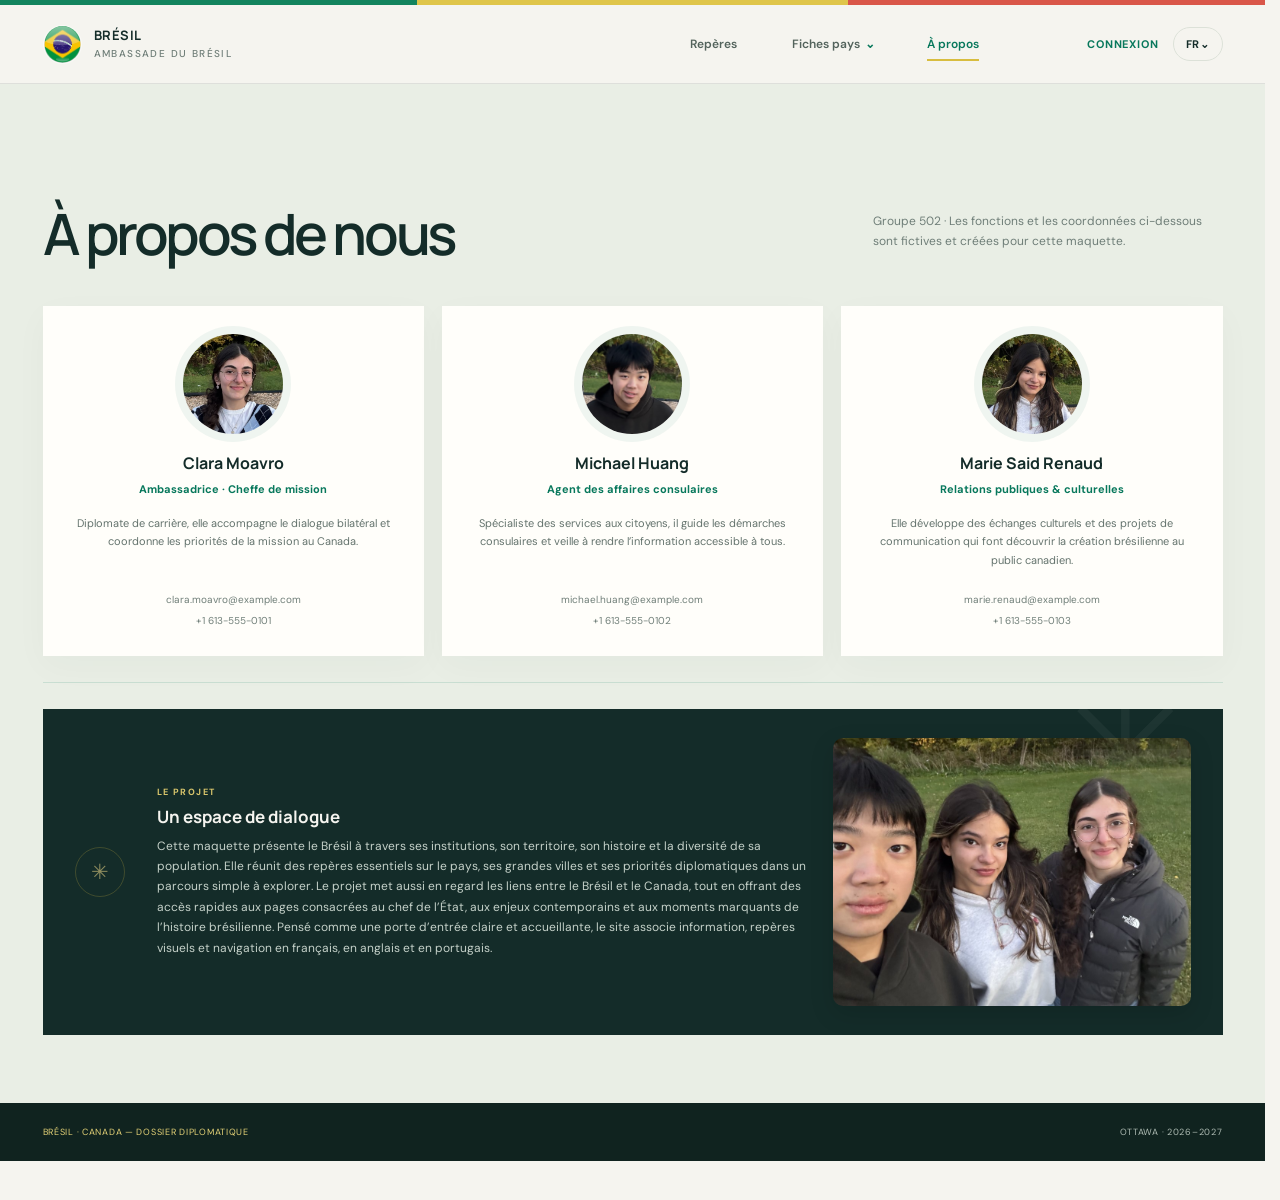
==== a_propos.html @ 25ec2e79 "update about me" ====
<!doctype html>
<html lang="fr">
<head>
  <meta charset="utf-8">
  <meta name="viewport" content="width=device-width, initial-scale=1">
  <meta name="theme-color" content="#f5f4ef">
  <title>À propos · Brésil & Canada</title>
<style>
    @import url('https://fonts.googleapis.com/css2?family=DM+Sans:wght@400;500;600;700&family=Manrope:wght@400;500;600;700;800&display=swap');
    :root{--ink:#142c29;--muted:#6f7e78;--paper:#f5f4ef;--white:#fffefa;--green:#08785c;--lime:#c9df75;--red:#cf5146;--line:#dce1d8;--gold:#e8b64d;--shadow:0 24px 70px #183b3012}
    *{box-sizing:border-box}html{scroll-behavior:smooth;scroll-padding-top:90px}body{margin:0;background:var(--paper);color:var(--ink);font-family:'DM Sans',sans-serif}a{color:inherit}button{font:inherit}.serif{font-family:'Manrope',sans-serif;letter-spacing:-.055em} .wrap{width:min(1180px,calc(100% - 48px));margin:auto}
    .topline{height:5px;background:linear-gradient(90deg,#13845e 0 33%,#dfc54a 33% 67%,#d95649 67%)}
    .auth-actions{display:flex;align-items:center;gap:10px}.login-link{border:0;background:none;color:var(--green);font-size:11px;font-weight:700;letter-spacing:.08em;text-transform:uppercase;cursor:pointer;padding:10px 4px}.profile-button{display:none;width:38px;height:38px;border:1px solid var(--line);background:var(--white);color:var(--green);border-radius:50%;cursor:pointer;font:700 13px 'Manrope';box-shadow:0 4px 14px #183b3010}.profile-button.visible{display:grid;place-items:center}
    .overlay{position:fixed;inset:0;z-index:60;background:#10231f99;backdrop-filter:blur(7px);display:none;align-items:center;justify-content:center;padding:20px}.overlay.open{display:flex}.dialog{width:min(460px,100%);background:var(--paper);padding:34px;position:relative;box-shadow:0 28px 100px #07151055;animation:appear .24s ease both}.dialog .kicker{margin-bottom:12px}.dialog h2{font-size:34px;margin:0 0 10px}.dialog-copy{color:var(--muted);font-size:12px;line-height:1.7;margin:0 0 24px}.close-dialog{position:absolute;right:18px;top:18px;border:1px solid var(--line);background:transparent;color:var(--ink);width:34px;height:34px;border-radius:50%;cursor:pointer;font-size:17px}.field{display:block;margin:17px 0}.field span{display:block;font-size:10px;font-weight:700;text-transform:uppercase;letter-spacing:.12em;margin-bottom:8px}.field input{width:100%;padding:13px 14px;border:1px solid var(--line);background:var(--white);font:13px 'DM Sans';color:var(--ink);outline:none}.field input:focus{border-color:var(--green);box-shadow:0 0 0 3px #08785c18}.dialog-submit{width:100%;margin-top:8px;border:0;background:var(--green);color:white;padding:14px;text-transform:uppercase;letter-spacing:.1em;font-size:10px;font-weight:700;cursor:pointer}.portal-dialog{width:min(880px,100%);max-height:min(88vh,850px);overflow:auto;padding:44px}.portal-top{display:flex;justify-content:space-between;align-items:center;margin-bottom:28px;padding-right:44px}.portal-top h2{margin:8px 0 0}.service-grid{display:grid;grid-template-columns:repeat(3,1fr);gap:13px}.service-card{border:1px solid var(--line);background:var(--white);padding:21px;min-height:165px;display:flex;flex-direction:column;align-items:flex-start;text-align:left;cursor:pointer;transition:border-color .2s,transform .2s}.service-card:hover{border-color:var(--green);transform:translateY(-3px)}.service-icon{width:36px;height:36px;border-radius:50%;background:#e9eee5;color:var(--green);display:grid;place-items:center;font-size:16px;margin-bottom:15px}.service-card strong{font:700 13px 'Manrope';margin-bottom:7px}.service-card span:last-child{color:var(--muted);font-size:10px;line-height:1.55}.portal-foot{border-top:1px solid var(--line);margin-top:24px;padding-top:17px;display:flex;justify-content:space-between;align-items:center;color:var(--muted);font-size:10px}.portal-foot button{border:0;background:none;color:var(--green);font-weight:700;cursor:pointer}.toast{position:fixed;bottom:24px;left:50%;transform:translate(-50%,20px);opacity:0;pointer-events:none;z-index:80;background:var(--ink);color:white;padding:13px 18px;font-size:11px;transition:.25s}.toast.show{opacity:1;transform:translate(-50%,0)}@keyframes appear{from{opacity:0;transform:translateY(8px) scale(.99)}to{opacity:1;transform:none}}
    header{position:sticky;top:0;z-index:20;background:#f5f4efeF;backdrop-filter:blur(16px);border-bottom:1px solid #dce1d888}.nav{height:78px;display:flex;align-items:center;justify-content:space-between;gap:24px}.brand{display:flex;gap:12px;align-items:center;text-decoration:none}.brandmark{width:39px;height:39px;border-radius:50%;position:relative;display:block;object-fit:cover;border:1px solid #ffffff80}.brandmark:after{content:'';position:absolute;inset:7px;border:1px solid #ffffff80;border-radius:50%}.brandtext{font:700 13px/1.2 'Manrope',sans-serif;letter-spacing:.04em;text-transform:uppercase}.brandtext small{display:block;color:var(--muted);font:500 10px 'DM Sans';letter-spacing:.14em;margin-top:4px}.links{display:flex;gap:26px;align-items:center}.links a{text-decoration:none;font-size:12px;color:#53635c;font-weight:600;transition:color .2s}.links a:hover{color:var(--green)}.lang{border:1px solid var(--line);background:transparent;padding:9px 12px;border-radius:99px;color:var(--ink);font-size:11px;font-weight:700;letter-spacing:.05em}.lang:focus-visible,a:focus-visible,button:focus-visible{outline:3px solid #d7a932;outline-offset:3px}
    .hero{padding:56px 0 72px;min-height:580px;display:grid;grid-template-columns:1.06fr .94fr;align-items:center;gap:56px}.eyebrow{font-size:10px;text-transform:uppercase;letter-spacing:.2em;color:var(--green);font-weight:700;display:flex;align-items:center;gap:10px}.eyebrow:before{content:'';width:25px;height:2px;background:var(--green)}h1{font:600 clamp(50px,7vw,91px)/.98 'Manrope',sans-serif;letter-spacing:-.075em;margin:23px 0 21px;max-width:700px}h1 span{color:var(--green)}.intro{font-size:15px;line-height:1.8;color:#64736d;max-width:500px}.hero-actions{display:flex;gap:12px;margin-top:30px}.button{padding:13px 18px;text-decoration:none;border-radius:3px;font-size:11px;font-weight:700;letter-spacing:.06em;text-transform:uppercase}.button.primary{background:var(--green);color:white}.button.secondary{border:1px solid var(--line);background:#fff8}.hero-art{position:relative;min-height:415px;border-radius:4px;background:#e5ebdc;overflow:hidden;display:flex;align-items:center;justify-content:center}.hero-art:before{content:'';position:absolute;width:370px;height:370px;border-radius:50%;background:#d5dfbe;top:20px;left:50%;transform:translateX(-50%)}.hero-art:after{content:'';position:absolute;width:300px;height:300px;border-radius:50%;border:1px solid #97ae8e;top:55px;left:50%;transform:translateX(-50%)}.map{position:relative;z-index:1;width:min(90%,470px);filter:drop-shadow(0 15px 16px #35563724)}.seal{position:absolute;bottom:21px;left:22px;background:var(--white);padding:12px 15px;box-shadow:var(--shadow);font-size:9px;letter-spacing:.12em;text-transform:uppercase;color:#586c5c}.seal strong{display:block;font:700 16px 'Manrope';color:var(--ink);letter-spacing:-.03em;margin-top:3px}
    .stats{display:grid;grid-template-columns:repeat(4,1fr);background:var(--white);box-shadow:var(--shadow);padding:25px 12px;margin-top:-30px;position:relative;z-index:2}.stat{padding:5px 24px;border-right:1px solid var(--line)}.stat:last-child{border:0}.stat strong{display:block;font:700 25px 'Manrope';letter-spacing:-.05em;color:var(--green)}.stat span{display:block;font-size:10px;color:var(--muted);margin-top:5px}
    section{padding:108px 0}.section-head{display:flex;align-items:end;justify-content:space-between;gap:25px;margin-bottom:42px}.kicker{color:var(--green);font-weight:700;text-transform:uppercase;letter-spacing:.18em;font-size:10px}h2{font:600 clamp(34px,5vw,57px)/1.05 'Manrope';letter-spacing:-.06em;margin:12px 0 0}.section-note{max-width:350px;color:var(--muted);font-size:12px;line-height:1.7}.overview{background:#e9eee5}.fact-layout{display:grid;grid-template-columns:1.25fr .75fr;gap:22px}.panel{background:var(--white);padding:29px;box-shadow:0 10px 32px #183b3008}.panel h3{font:700 15px 'Manrope';margin:0 0 22px}.facts{display:grid;grid-template-columns:1fr 1fr;gap:0 26px}.fact{padding:14px 0;border-bottom:1px solid var(--line)}.fact label{display:block;color:var(--muted);font-size:9px;text-transform:uppercase;letter-spacing:.11em;margin-bottom:7px}.fact strong{font-size:13px;line-height:1.5}.compare{display:grid;gap:0}.compare-row{display:grid;grid-template-columns:1fr 1fr;border-bottom:1px solid var(--line);padding:12px 0;font-size:11px;line-height:1.5;gap:15px}.compare-row.header{font-size:9px;text-transform:uppercase;letter-spacing:.12em;color:var(--green);font-weight:700}.compare-row span:first-child{color:var(--muted)}.micro-label{color:var(--muted);font-size:9px;text-transform:uppercase;letter-spacing:.12em;margin:23px 0 12px}.population{display:flex;align-items:center;gap:14px}.population b{font:700 28px 'Manrope';letter-spacing:-.05em}.population span{font-size:10px;color:var(--muted)}.population .bar{height:5px;flex:1;background:#e4e9df;position:relative}.population .bar i{display:block;height:100%;background:var(--green);width:68%}.religion{display:flex;gap:22px;align-items:center}.donut{width:128px;height:128px;flex:none;border-radius:50%;background:conic-gradient(#08785c 0 56.75%,#bdd66c 56.75% 83.6%,#e9b64a 83.6% 92.88%,#cf5146 92.88% 100%);display:grid;place-items:center}.donut:after{content:'Brésil';width:77px;height:77px;border-radius:50%;background:var(--white);display:grid;place-items:center;font:700 12px 'Manrope'}.legend{display:grid;gap:9px;font-size:10px;color:#63716a}.legend i{display:inline-block;width:7px;height:7px;border-radius:50%;margin-right:8px}.legend b{color:var(--ink);margin-left:5px}
    .issues{background:var(--ink);color:#f8f6ee;overflow:hidden}.issues .kicker{color:var(--lime)}.issues .section-note{color:#aebbb3}.issues .section-head{margin-bottom:34px}.issue-stage{height:440px;position:relative;display:flex;align-items:center;justify-content:center;overflow:hidden;touch-action:pan-y;outline:none}.issue-line{position:absolute;left:40px;top:50%;height:310px;width:1px;background:#f8f6ee30;transform:translateY(-50%)}.issue-line:after{content:'';position:absolute;left:-2px;top:50%;width:5px;height:5px;border-radius:50%;background:var(--lime);box-shadow:0 -142px #f8f6ee42,0 142px #f8f6ee42}.issue-list{width:min(840px,calc(100% - 150px));height:100%;position:relative;display:grid;place-items:center}.issue-card{position:absolute;width:100%;padding:26px 0;opacity:.18;transform:translateY(var(--y)) scale(.82);filter:blur(1px);transition:transform .72s cubic-bezier(.2,.75,.2,1),opacity .55s ease,filter .55s ease;pointer-events:none}.issue-card.active{opacity:1;transform:translateY(0) scale(1);filter:none}.issue-card h3{font:600 clamp(24px,3.7vw,40px)/1.12 'Manrope';letter-spacing:-.05em;margin:13px 0}.issue-card p{font-size:13px;line-height:1.8;color:#bac6bd;max-width:680px;margin:0}.issue-num{font:700 10px 'DM Sans';letter-spacing:.17em;color:var(--lime)}.issue-controls{display:flex;align-items:center;justify-content:space-between;border-top:1px solid #ffffff24;padding-top:17px}.issue-hint{font-size:10px;letter-spacing:.08em;color:#aebbb3;text-transform:uppercase}.arrows{display:flex;gap:8px}.arrows button{width:38px;height:38px;border:1px solid #ffffff40;border-radius:50%;background:none;color:white;cursor:pointer;transition:.2s}.arrows button:hover{background:var(--lime);border-color:var(--lime);color:var(--ink)}.dots{display:flex;gap:8px;margin-right:auto;margin-left:24px}.dots button{border:0;background:#ffffff45;width:5px;height:5px;border-radius:10px;padding:0;cursor:pointer}.dots button.active{width:22px;background:var(--lime)}
    .leader{display:grid;grid-template-columns:.72fr 1.28fr;background:#e8eee6}.portrait{min-height:410px;background:var(--green);position:relative;overflow:hidden;display:grid;place-items:center}.portrait .orb{width:275px;height:275px;border:1px solid #ffffff5c;border-radius:50%;display:grid;place-items:center;color:var(--lime);font:700 88px 'Manrope';letter-spacing:-.1em;position:relative}.portrait .orb:before,.portrait .orb:after{content:'';position:absolute;border:1px solid #ffffff30;border-radius:50%;inset:18px}.portrait .orb:after{inset:-22px}.portrait-label{position:absolute;bottom:23px;left:26px;color:#d4e5d9;font-size:9px;text-transform:uppercase;letter-spacing:.18em}.leader-info{padding:53px 8vw 44px 56px}.leader-info h2{font-size:44px}.leader-info .role{color:var(--green);font-size:11px;font-weight:700;margin:12px 0 30px}.leader-grid{display:grid;grid-template-columns:1fr 1fr;gap:0 25px}.leader-grid .fact strong{font-size:12px}.leader-grid .fact.wide{grid-column:1/-1}
    .sources{background:var(--white)}.source-grid{display:grid;grid-template-columns:1fr 1fr;gap:0 36px}.source{padding:17px 0;border-bottom:1px solid var(--line);display:flex;gap:16px;text-decoration:none}.source em{font-style:normal;color:var(--green);font:700 10px 'Manrope'}.source span{font-size:11px;line-height:1.5}.source small{display:block;color:var(--muted);font-size:9px;margin-top:5px;overflow-wrap:anywhere}.team{margin-top:52px;border-top:1px solid var(--line);padding-top:25px;color:var(--muted);font-size:10px}.team strong{color:var(--ink)}.about{background:#e9eee5}.about-layout{display:grid;grid-template-columns:1.35fr .65fr;gap:22px}.team-cards{display:grid;grid-template-columns:repeat(3,1fr);gap:12px}.team-card{background:var(--white);padding:22px 18px;min-height:190px;box-shadow:0 10px 32px #183b3008}.team-initial{width:39px;height:39px;display:grid;place-items:center;border-radius:50%;background:var(--green);color:white;font:700 13px 'Manrope';margin-bottom:19px}.team-card h3{font:700 14px 'Manrope';margin:0 0 7px}.team-card .job{font-size:10px;color:var(--green);font-weight:700;line-height:1.45;margin-bottom:13px}.team-card a{display:block;text-decoration:none;font-size:9px;color:var(--muted);margin-top:6px;overflow-wrap:anywhere}.contact-card{background:var(--ink);color:#f5f4ef;padding:27px;position:relative;overflow:hidden}.contact-card:after{content:'✳';position:absolute;right:-12px;top:-34px;color:#ffffff0b;font-size:145px}.contact-card h3{position:relative;z-index:1;font:700 15px 'Manrope';margin:0 0 6px}.contact-card p{position:relative;z-index:1;color:#aebbb3;font-size:10px;line-height:1.55;margin:0 0 20px}.contact-line{position:relative;z-index:1;padding:13px 0;border-top:1px solid #ffffff25}.contact-line small{display:block;color:#aebbb3;font-size:8px;text-transform:uppercase;letter-spacing:.13em;margin-bottom:5px}.contact-line strong,.contact-line a{font-size:11px;color:#fff;text-decoration:none;overflow-wrap:anywhere}.fiction-note{font-size:9px!important;color:var(--lime)!important;margin-top:19px!important}footer{padding:23px 0;background:#10231f;color:#aebbb3;font-size:9px;letter-spacing:.08em}.footer-inner{display:flex;justify-content:space-between}
    @media(max-width:850px){.links{gap:13px}.links a{font-size:10px}.hero{gap:25px}.hero-art{min-height:345px}.fact-layout{grid-template-columns:1fr}.leader{grid-template-columns:.65fr 1.35fr}.leader-info{padding:40px 30px}.stat{padding:5px 14px}.about-layout{grid-template-columns:1fr}}
    @media(max-width:650px){.wrap{width:min(100% - 34px,1180px)}.nav{height:66px;gap:8px}.brandtext{font-size:10px}.brandtext small{font-size:8px;letter-spacing:.09em}.brandmark{width:35px;height:35px}.links{display:none}.auth-actions{gap:6px}.login-link{font-size:9px;letter-spacing:.04em;padding:8px 2px}.profile-button{width:33px;height:33px}.lang{padding:8px 9px;font-size:10px}.hero{padding:50px 0 50px;grid-template-columns:1fr;gap:28px}.hero h1{font-size:60px}.hero-art{min-height:300px}.stats{grid-template-columns:1fr 1fr;padding:16px 8px;margin-top:-16px}.stat{padding:12px 14px;border-bottom:1px solid var(--line)}.stat:nth-child(2){border-right:0}.stat:nth-child(3),.stat:nth-child(4){border-bottom:0}.stat strong{font-size:21px}section{padding:76px 0}.section-head{display:block;margin-bottom:30px}.section-note{margin-top:15px}.facts{grid-template-columns:1fr 1fr;gap:0 14px}.panel{padding:21px}.religion{gap:15px}.donut{width:105px;height:105px}.donut:after{width:64px;height:64px}.issue-stage{height:405px}.issue-line{left:5px}.issue-list{width:calc(100% - 55px);margin-left:30px}.issue-card{transform:translateY(var(--y)) scale(.8)}.issue-card h3{font-size:27px}.issue-card p{font-size:12px}.issue-hint{font-size:8px}.leader{grid-template-columns:1fr}.portrait{min-height:275px}.portrait .orb{width:175px;height:175px;font-size:57px}.leader-info{padding:34px 23px}.leader-info h2{font-size:36px}.leader-grid{gap:0 12px}.source-grid{grid-template-columns:1fr}.footer-inner{gap:12px;flex-direction:column}.portal-dialog{padding:32px 22px}.service-grid{grid-template-columns:1fr 1fr;gap:9px}.service-card{padding:15px;min-height:150px}.service-card strong{font-size:11px}.portal-top h2{font-size:28px}.dialog{padding:29px 23px}.portal-dialog{padding:34px 22px}.portal-foot{gap:12px}.portal-foot span{overflow-wrap:anywhere}.team-cards{grid-template-columns:1fr}.team-card{min-height:0}.contact-card{padding:24px}}
    @media(prefers-reduced-motion:reduce){html{scroll-behavior:auto}*,*:before,*:after{transition-duration:.01ms!important;animation-duration:.01ms!important}}

    .about{padding-bottom:68px}.about-layout{display:flex;flex-direction:column;gap:26px}.team-cards{grid-template-columns:repeat(3,minmax(0,1fr));gap:18px;padding-bottom:26px;border-bottom:1px solid #08785c24}.team-card{min-height:350px;padding:28px 25px;display:flex;flex-direction:column;text-align:center}.team-initial{width:100px;height:100px;font-size:26px;margin:0 auto 18px;box-shadow:0 0 0 8px #08785c10}.team-avatar{display:block;width:100px;height:100px;flex:0 0 auto;object-fit:cover;border-radius:50%;margin:0 auto 18px;box-shadow:0 0 0 8px #08785c10}.team-card h3{font-size:16px;margin:0 0 8px}.team-card .job{font-size:11px;margin-bottom:16px}.team-bio{font-size:11px;line-height:1.7;color:#64736d;margin:0 0 18px}.team-card a{font-size:10px;line-height:1.5;margin-top:6px}.team-card a:first-of-type{margin-top:auto}.project-card{width:100%;min-height:150px;display:grid;grid-template-columns:58px minmax(0,1fr) minmax(240px,32%);align-items:center;gap:24px;padding:29px 32px}.project-symbol{width:50px;height:50px;border:1px solid #e8c54755;border-radius:50%;display:grid;place-items:center;color:#d8c77e;font-size:21px;opacity:.62;animation:project-orbit 42s linear infinite}.project-kicker{color:#d9c66c;font-size:9px;font-weight:700;text-transform:uppercase;letter-spacing:.16em;margin-bottom:7px}.project-card h3{position:relative;z-index:1;font:700 17px 'Manrope';margin:0 0 8px}.project-card p{position:relative;z-index:1;max-width:900px;color:#c5d1c9;font-size:12px;line-height:1.7;margin:0}.project-card>div{min-width:0}.project-team-photo{display:block;width:100%;aspect-ratio:4/3;object-fit:cover;object-position:left center;margin:0;border-radius:10px;box-shadow:0 8px 24px #0002}.project-card:after{font-size:175px;right:2%;top:-66px}@keyframes project-orbit{to{transform:rotate(360deg)}}
    @media(max-width:850px){.team-card{padding:23px 19px;min-height:370px}.team-cards{gap:12px}.project-card{grid-template-columns:48px minmax(0,1fr) minmax(210px,32%);gap:18px;padding:25px}}
    @media(max-width:650px){.about{padding-bottom:54px}.team-cards{grid-template-columns:1fr}.team-card{min-height:0;padding:24px}.team-initial{width:100px;height:100px;margin:0 auto 18px}.project-card{grid-template-columns:44px minmax(0,1fr);gap:14px;padding:22px 20px}.project-team-photo{grid-column:1/-1;width:min(100%,420px);justify-self:end}.project-symbol{width:44px;height:44px;font-size:19px}.project-card h3{font-size:15px}.project-card p{font-size:11px}}
  </style>
  <link rel="stylesheet" href="css/site-shell.css?v=scroll-rhythm-1">
</head>
<body>
  <div class="topline"></div>
  <script src="js/site-shell.js?v=scroll-rhythm-1" data-part="header"></script>
  <div class="overlay" id="loginOverlay" role="presentation"><section class="dialog" role="dialog" aria-modal="true" aria-labelledby="loginTitle"><button class="close-dialog" data-close="loginOverlay" aria-label="Fermer">×</button><div class="kicker" data-t="memberKicker">Espace citoyen</div><h2 id="loginTitle" class="serif" data-t="loginTitle">Bienvenue</h2><p class="dialog-copy" data-t="loginCopy">Connectez-vous pour accéder aux services consulaires et aux démarches de l’ambassade.</p><form id="loginForm"><label class="field"><span data-t="username">Nom d’utilisateur</span><input id="username" autocomplete="username" required></label><label class="field"><span data-t="password">Mot de passe</span><input id="password" type="password" autocomplete="current-password" required></label><button class="dialog-submit" type="submit" data-t="loginSubmit">Se connecter</button></form></section></div>
  <div class="overlay" id="portalOverlay" role="presentation"><section class="dialog portal-dialog" role="dialog" aria-modal="true" aria-labelledby="portalTitle"><button class="close-dialog" data-close="portalOverlay" aria-label="Fermer">×</button><div class="portal-top"><div><div class="kicker" data-t="portalKicker">Services consulaires</div><h2 id="portalTitle" class="serif" data-t="servicesTitle">Comment pouvons-nous vous aider ?</h2></div></div><p class="dialog-copy" data-t="servicesCopy">Choisissez une démarche pour commencer. Cette démonstration présente un aperçu des services de l’ambassade.</p><div class="service-grid" id="serviceGrid"></div><div class="portal-foot"><span id="signedInAs"></span><button id="logout" data-t="logout">Se déconnecter</button></div></section></div><div class="toast" id="toast" role="status"></div>
  <main>
    <section class="about" id="about"><div class="wrap"><div class="section-head"><div><h2 data-t="aboutTitle">About Us</h2></div><p class="section-note" data-t="aboutNote">Une équipe dédiée au dialogue, à l’information et aux services consulaires entre le Brésil et le Canada.</p></div><div class="about-layout"><div class="team-cards" id="teamCards"></div><aside class="contact-card project-card"><span class="project-symbol" aria-hidden="true">✳</span><div><div class="project-kicker" data-t="projectKicker">Le projet</div><h3 data-t="projectTitle">Un espace de dialogue</h3><p data-t="projectCopy">Cette maquette présente le Brésil à travers ses institutions, son territoire et sa diversité. Elle a été conçue comme une porte d’entrée claire et accueillante vers les relations entre le Brésil et le Canada.</p></div><img class="project-team-photo" src="img/people/our_team.jpg" alt="" aria-hidden="true"></aside></div></div></section>
  </main>
  <script src="js/site-shell.js?v=scroll-rhythm-1" data-part="footer"></script>
  <script>
  const pageText={
    fr:{brand:'Brésil<small>Ambassade du Brésil</small>',navFacts:'Repères',navCompare:'Comparaison',navIssues:'Enjeux 2026–27',navHistory:'Histoire',navLeader:'Chef d’État',navAbout:'À propos',login:'Connexion',memberKicker:'Espace citoyen',loginTitle:'Bienvenue',loginCopy:'Connectez-vous pour accéder aux services consulaires et aux démarches de l’ambassade.',username:'Nom d’utilisateur',password:'Mot de passe',loginSubmit:'Se connecter',portalKicker:'Services consulaires',servicesTitle:'Comment pouvons-nous vous aider ?',aboutKicker:'04 · L’équipe',aboutTitle:'À propos de nous',aboutNote:'Groupe 502 · Les fonctions et les coordonnées ci-dessous sont fictives et créées pour cette maquette.',embassyTitle:'Ambassade du Brésil au Canada',fictionNotice:'Coordonnées fictives créées pour cette maquette.',addressLabel:'Adresse',fakeAddress:'99, avenue du Dialogue, Ottawa, ON K0A 0A0',phoneLabel:'Téléphone',emailLabel:'Courriel',fictionFoot:'Adresse et coordonnées inventées · Groupe 502',footerLeft:'BRÉSIL · CANADA — DOSSIER DIPLOMATIQUE',servicesTitle:'Comment pouvons-nous vous aider ?',servicesCopy:'Choisissez une démarche pour commencer. Cette démonstration présente un aperçu des services de l’ambassade.',logout:'Se déconnecter',serviceNotice:'Cette démarche sera bientôt disponible dans votre espace.',projectKicker:'Le projet',projectTitle:'Un espace de dialogue',projectCopy:'Cette maquette présente le Brésil à travers ses institutions, son territoire, son histoire et la diversité de sa population. Elle réunit des repères essentiels sur le pays, ses grandes villes et ses priorités diplomatiques dans un parcours simple à explorer. Le projet met aussi en regard les liens entre le Brésil et le Canada, tout en offrant des accès rapides aux pages consacrées au chef de l’État, aux enjeux contemporains et aux moments marquants de l’histoire brésilienne. Pensé comme une porte d’entrée claire et accueillante, le site associe information, repères visuels et navigation en français, en anglais et en portugais.',team:[['Clara Moavro','Ambassadrice · Cheffe de mission','clara.moavro@example.com','+1 613-555-0101','Diplomate de carrière, elle accompagne le dialogue bilatéral et coordonne les priorités de la mission au Canada.'],['Michael Huang','Agent des affaires consulaires','michael.huang@example.com','+1 613-555-0102','Spécialiste des services aux citoyens, il guide les démarches consulaires et veille à rendre l’information accessible à tous.'],['Marie Said Renaud','Relations publiques & culturelles','marie.renaud@example.com','+1 613-555-0103','Elle développe des échanges culturels et des projets de communication qui font découvrir la création brésilienne au public canadien.']],services:[['Passeport','Renouvellement et demande de passeport','✳'],['Visa','Informations et demandes de visa','◌'],['Actes d’état civil','Naissance, mariage et documents officiels','▤'],['Assistance consulaire','Aide aux citoyens brésiliens au Canada','＋'],['Légalisation','Authentification de documents','◇'],['Rendez-vous','Prendre rendez-vous avec un service consulaire','◷']]},
    en:{brand:'Brazil<small>Embassy of Brazil</small>',navFacts:'At a glance',navCompare:'Compare',navIssues:'Issues 2026–27',navHistory:'History',navLeader:'Head of State',navAbout:'About us',login:'Sign in',memberKicker:'Citizen services',loginTitle:'Welcome',loginCopy:'Sign in to access consular services and embassy procedures.',username:'Username',password:'Password',loginSubmit:'Sign in',portalKicker:'Consular services',servicesTitle:'How can we help you?',aboutKicker:'04 · Our team',aboutTitle:'About Us',aboutNote:'Group 502 · The roles and contact details below are fictional and created for this website concept.',embassyTitle:'Embassy of Brazil in Canada',fictionNotice:'Fictional contact details created for this website concept.',addressLabel:'Address',fakeAddress:'99 Dialogue Avenue, Ottawa, ON K0A 0A0',phoneLabel:'Phone',emailLabel:'Email',fictionFoot:'Invented address and contact details · Group 502',footerLeft:'BRAZIL · CANADA — DIPLOMATIC BRIEF',servicesTitle:'How can we help you?',servicesCopy:'Choose a service to get started. This demo offers a preview of embassy services.',logout:'Sign out',serviceNotice:'This service will be available in your account soon.',projectKicker:'The project',projectTitle:'A space for dialogue',projectCopy:'This website concept introduces Brazil through its institutions, territory, history and the diversity of its people. It brings together useful facts about the country, its major cities and its diplomatic priorities in a clear path that is easy to explore. The project also highlights the connections between Brazil and Canada, with direct access to pages about the head of state, current issues and key moments in Brazilian history. Designed as a welcoming starting point, the site combines concise information, visual references and navigation in French, English and Portuguese.',team:[['Clara Moavro','Ambassador · Head of Mission','clara.moavro@example.com','+1 613-555-0101','A career diplomat, she supports bilateral dialogue and coordinates the mission’s priorities in Canada.'],['Michael Huang','Consular Affairs Officer','michael.huang@example.com','+1 613-555-0102','A citizen services specialist, he guides consular procedures and helps make information clear and accessible.'],['Marie Said Renaud','Public Diplomacy & Cultural Relations','marie.renaud@example.com','+1 613-555-0103','She develops cultural exchanges and communications projects introducing Canadian audiences to Brazilian creativity.']],services:[['Passport','Renew or apply for a passport','✳'],['Visa','Visa information and applications','◌'],['Civil registry','Birth, marriage and official records','▤'],['Consular assistance','Support for Brazilian citizens in Canada','＋'],['Document legalization','Authenticate official documents','◇'],['Appointments','Book an appointment with consular services','◷']]},
    pt:{brand:'Brasil<small>Embaixada do Brasil</small>',navFacts:'Em resumo',navCompare:'Comparação',navIssues:'Desafios 2026–27',navHistory:'História',navLeader:'Chefe de Estado',navAbout:'Sobre nós',login:'Entrar',memberKicker:'Área do cidadão',loginTitle:'Boas-vindas',loginCopy:'Entre para acessar os serviços consulares e os procedimentos da embaixada.',username:'Nome de usuário',password:'Senha',loginSubmit:'Entrar',portalKicker:'Serviços consulares',servicesTitle:'Como podemos ajudar?',aboutKicker:'04 · Nossa equipe',aboutTitle:'Sobre nós',aboutNote:'Grupo 502 · Os cargos e contatos abaixo são fictícios e foram criados para este conceito de site.',embassyTitle:'Embaixada do Brasil no Canadá',fictionNotice:'Dados de contato fictícios criados para este conceito de site.',addressLabel:'Endereço',fakeAddress:'99, Avenida do Diálogo, Ottawa, ON K0A 0A0',phoneLabel:'Telefone',emailLabel:'E-mail',fictionFoot:'Endereço e contatos inventados · Grupo 502',footerLeft:'BRASIL · CANADÁ — DOSSIÊ DIPLOMÁTICO',servicesTitle:'Como podemos ajudar?',servicesCopy:'Escolha um serviço para começar. Esta demonstração apresenta uma prévia dos serviços da embaixada.',logout:'Sair',serviceNotice:'Este serviço estará disponível em sua área em breve.',projectKicker:'O projeto',projectTitle:'Um espaço de diálogo',projectCopy:'Este conceito apresenta o Brasil por meio de suas instituições, território, história e diversidade de sua população. Reúne informações úteis sobre o país, suas principais cidades e suas prioridades diplomáticas em um percurso simples de explorar. O projeto também destaca os vínculos entre Brasil e Canadá e oferece acesso direto às páginas sobre o chefe de Estado, os desafios atuais e os momentos marcantes da história brasileira. Pensado como uma porta de entrada clara e acolhedora, o site combina informação concisa, referências visuais e navegação em francês, inglês e português.',team:[['Clara Moavro','Embaixadora · Chefe de missão','clara.moavro@example.com','+1 613-555-0101','Diplomata de carreira, ela promove o diálogo bilateral e coordena as prioridades da missão no Canadá.'],['Michael Huang','Oficial de assuntos consulares','michael.huang@example.com','+1 613-555-0102','Especialista em serviços ao cidadão, orienta os procedimentos consulares e ajuda a tornar as informações acessíveis.'],['Marie Said Renaud','Diplomacia pública e relações culturais','marie.renaud@example.com','+1 613-555-0103','Ela desenvolve intercâmbios culturais e projetos de comunicação que aproximam o público canadense da criatividade brasileira.']],services:[['Passaporte','Renovação e solicitação de passaporte','✳'],['Visto','Informações e solicitações de visto','◌'],['Registro civil','Nascimento, casamento e documentos oficiais','▤'],['Assistência consular','Apoio a cidadãos brasileiros no Canadá','＋'],['Legalização de documentos','Autenticação de documentos oficiais','◇'],['Agendamentos','Marque um horário com os serviços consulares','◷']]}
  };
  let lang=localStorage.getItem('embassyDemoLanguage')||'fr',signedIn=localStorage.getItem('embassyDemoUser')||'';const $=s=>document.querySelector(s);
  function render(){const d=pageText[lang];document.documentElement.lang=lang;document.querySelectorAll('[data-t]').forEach(el=>{if(d[el.dataset.t])el.innerHTML=d[el.dataset.t]});$('#lang').textContent=lang.toUpperCase()+'⌄';$('#teamCards').innerHTML=d.team.map(([name,title,email,phone,bio],index)=>`<article class="team-card"><img class="team-avatar" src="img/people/${['clara.jpg','michael.jpg','marie.jpg'][index]}" alt="" aria-hidden="true"><h3>${name}</h3><div class="job">${title}</div><p class="team-bio">${bio}</p><a href="mailto:${email}">${email}</a><a href="tel:${phone.replaceAll(' ','')}">${phone}</a></article>`).join('');$('#serviceGrid').innerHTML=d.services.map(([title,copy,icon])=>`<button class="service-card" type="button"><span class="service-icon">${icon}</span><strong>${title}</strong><span>${copy}</span></button>`).join('');$('#serviceGrid').querySelectorAll('button').forEach(b=>b.onclick=()=>toast(d.serviceNotice));$('#loginOpen').style.display=signedIn?'none':'';$('#profileOpen').classList.toggle('visible',!!signedIn);if(signedIn){$('#profileOpen').textContent=signedIn[0].toUpperCase();$('#signedInAs').textContent=(lang==='fr'?'Connecté en tant que ':lang==='en'?'Signed in as ':'Conectado como ')+signedIn}}
  function open(id){$('#'+id).classList.add('open');document.body.style.overflow='hidden'}function close(id){$('#'+id).classList.remove('open');document.body.style.overflow=''}let toastTimer;function toast(s){const el=$('#toast');el.textContent=s;el.classList.add('show');clearTimeout(toastTimer);toastTimer=setTimeout(()=>el.classList.remove('show'),2600)}
  $('#lang').onclick=()=>{lang=lang==='fr'?'en':lang==='en'?'pt':'fr';localStorage.setItem('embassyDemoLanguage',lang);render()};$('#loginOpen').onclick=()=>open('loginOverlay');$('#profileOpen').onclick=()=>open('portalOverlay');document.querySelectorAll('[data-close]').forEach(b=>b.onclick=()=>close(b.dataset.close));document.querySelectorAll('.overlay').forEach(o=>o.onclick=e=>{if(e.target===o)close(o.id)});document.addEventListener('keydown',e=>{if(e.key==='Escape')document.querySelectorAll('.overlay.open').forEach(o=>close(o.id))});$('#loginForm').onsubmit=e=>{e.preventDefault();signedIn=$('#username').value.trim();if(!signedIn)return;localStorage.setItem('embassyDemoUser',signedIn);$('#loginForm').reset();close('loginOverlay');render();open('portalOverlay')};$('#logout').onclick=()=>{signedIn='';localStorage.removeItem('embassyDemoUser');close('portalOverlay');render()};window.addEventListener('storage',e=>{if(e.key==='embassyDemoUser'){signedIn=e.newValue||'';render()}if(e.key==='embassyDemoLanguage'){const next=['fr','en','pt'].includes(e.newValue)?e.newValue:'fr';if(lang!==next){lang=next;render()}}});render();
  </script>
</body>
</html>
---- css/site-shell.css ----
/* Shared header and footer, loaded after each page's local styles. */
/* Keep the footer at the viewport edge on short pages, in normal flow on long pages. */
html { min-height: 100%; scrollbar-gutter: stable; }
/* Native cross-document transitions preserve the multi-page structure. */
@view-transition { navigation: auto; }
.site-header { view-transition-name: site-header; }
.site-footer { view-transition-name: site-footer; }
::view-transition-old(root) { animation: 320ms cubic-bezier(.4, 0, 1, 1) both page-fade-out; }
::view-transition-new(root) { animation: 420ms cubic-bezier(.16, 1, .3, 1) both page-fade-in; }
::view-transition-group(site-header),
::view-transition-group(site-footer) { animation-duration: 360ms; }
@keyframes page-fade-out { to { opacity: 0; } }
@keyframes page-fade-in { from { opacity: 0; } }
@media (prefers-reduced-motion: reduce) {
  ::view-transition-group(*),
  ::view-transition-old(*),
  ::view-transition-new(*) { animation-duration: .01ms !important; }
}

body { min-height: 100vh; min-height: 100svh; display: flex; flex-direction: column; }
.topline { flex: 0 0 5px; }
.site-header { flex: 0 0 auto; }
main { flex: 1 0 auto; position: relative; isolation: isolate; }
.site-header .reading-progress { position: absolute; right: 0; bottom: -1px; left: 0; height: 2px; overflow: hidden; pointer-events: none; }
.site-header .reading-progress span { display: block; width: 100%; height: 100%; transform: scaleX(0); transform-origin: left center; background: linear-gradient(90deg, #08785c 0 70%, #e8c547 70% 95%, #d95649 95%); }
/* A quiet Brazilian color glow and abstract topographic contour lines. */
main::before,
main::after { content: ''; position: absolute; z-index: -1; pointer-events: none; }
main::before {
  top: clamp(34px, 8vw, 112px);
  right: clamp(-130px, 3vw, 44px);
  width: clamp(300px, 40vw, 520px);
  aspect-ratio: 1;
  border-radius: 50%;
  background: radial-gradient(circle at 35% 34%, rgb(226 190 54 / 18%), transparent 25%), radial-gradient(circle at 58% 58%, rgb(8 120 92 / 12%), transparent 68%);
  filter: blur(20px);
}
main::after {
  top: min(56vh, 650px);
  left: -250px;
  width: 510px;
  height: 560px;
  border: 1px solid rgb(8 120 92 / 10%);
  border-radius: 43% 57% 62% 38% / 44% 39% 61% 56%;
  background: repeating-radial-gradient(ellipse at 62% 43%, transparent 0 18px, rgb(8 120 92 / 5%) 19px 20px, transparent 21px 38px);
  box-shadow: 0 0 0 20px rgb(8 120 92 / 2%), 0 0 0 42px rgb(226 190 54 / 3%), 0 0 0 65px rgb(8 120 92 / 2%);
  transform: rotate(-13deg);
  mask-image: linear-gradient(90deg, transparent, #000 26%, #000 76%, transparent);
}
.site-footer { flex: 0 0 auto; margin-top: auto; }
.site-header { position: sticky; top: 0; z-index: 40; background: rgb(245 244 239 / 96%); border-bottom: 1px solid rgb(20 44 41 / 10%); backdrop-filter: blur(16px); }
.site-header .nav { position: relative; width: min(1180px, calc(100% - 48px)); min-height: 78px; height: auto; margin-inline: auto; display: flex; align-items: center; justify-content: flex-start; gap: 22px; }
.site-header .brand { flex: 0 0 auto; display: flex; align-items: center; gap: 12px; text-decoration: none; }
.site-header .brandmark { width: 39px; height: 39px; border-radius: 50%; display: block; object-fit: cover; }
.site-header .brandmark::after { content: none; }
.site-header .brandtext { color: #142c29; font: 700 13px/1.2 'Manrope', sans-serif; letter-spacing: .04em; text-transform: uppercase; }
.site-header .brandtext small { display: block; margin-top: 4px; color: #6f7e78; font: 500 10px/1.2 'DM Sans', sans-serif; letter-spacing: .14em; }
.site-header .links { flex: 0 0 340px; display: grid; grid-template-columns: 1fr 1.4fr 1fr; align-items: center; justify-items: center; gap: 0; margin-left: auto; margin-right: clamp(40px, 4.5vw, 64px); }
.site-header .links a { color: #53635c; font-size: 12px; font-weight: 600; text-decoration: none; white-space: nowrap; transition: color .2s ease; }
.site-header .links a:hover, .site-header .links a.current { color: #08785c; }
.site-header .links a.current { position: relative; }
.site-header .links > a.current::after { position: absolute; right: 0; bottom: -9px; left: 0; height: 2px; background: #d8bd3f; content: ''; }
.site-header .header-facts-menu { position: relative; }
.site-header .header-facts-menu > summary { position: relative; color: #53635c; font-size: 12px; font-weight: 600; white-space: nowrap; cursor: pointer; list-style: none; }
.site-header .header-facts-menu > summary::-webkit-details-marker { display: none; }
.site-header .header-facts-menu > summary::after { content: '⌄'; display: inline-block; margin-left: 5px; color: #08785c; transition: transform .2s ease; }
.site-header .header-facts-menu[open] > summary::after { transform: rotate(180deg); }
.site-header .header-facts-menu.current > summary { color: #08785c; }
.site-header .header-facts-menu.current > summary::before { position: absolute; right: 0; bottom: -9px; left: 0; height: 2px; background: #d8bd3f; content: ''; }
.site-header .header-dropdown { position: absolute; z-index: 50; top: calc(100% + 17px); left: 50%; min-width: 210px; padding: 8px; display: grid; gap: 2px; transform: translateX(-50%); background: #f7f6f0; border: 1px solid #dce1d8; box-shadow: 0 16px 28px rgb(20 44 41 / 14%); }
.site-header .header-facts-menu:not([open]) > .header-dropdown { display: none; }
.site-header .header-dropdown a { display: block; padding: 11px 12px; color: #53635c; }
.site-header .header-dropdown a.current::after { display: none; }
.site-header .header-dropdown a:hover { background: #e9eee5; color: #08785c; }
.site-header .auth-actions { flex: 0 0 auto; display: flex; align-items: center; gap: 10px; }
.site-header .login-link { padding: 10px 4px; border: 0; background: transparent; color: #08785c; cursor: pointer; font-size: 11px; font-weight: 700; letter-spacing: .08em; text-transform: uppercase; }
.site-header .profile-button { display: none; width: 38px; height: 38px; place-items: center; border: 1px solid #dce1d8; border-radius: 50%; background: #fffefa; color: #08785c; cursor: pointer; font: 700 13px 'Manrope', sans-serif; }
.site-header .profile-button.visible { display: grid; }
.site-header .lang { padding: 9px 12px; border: 1px solid #dce1d8; border-radius: 99px; background: transparent; color: #142c29; cursor: pointer; font-size: 11px; font-weight: 700; letter-spacing: .05em; }
.site-header .menu-toggle { display: none; }
.site-header a:focus-visible, .site-header button:focus-visible { outline: 3px solid #d7a932; outline-offset: 3px; }
.site-footer { padding: 0; background: #10231f; color: #aebbb3; font-size: 9px; letter-spacing: .08em; }
.site-footer .footer-inner { width: min(1180px, calc(100% - 48px)); min-height: 58px; margin-inline: auto; display: flex; align-items: center; justify-content: space-between; gap: 16px; }
.site-footer .footer-inner span:first-child { color: #e4d277; }
@media (max-width: 1080px) {
  .site-header .nav { gap: 14px; }
  .site-header .links { gap: 11px; }
  .site-header .links a { font-size: 10px; }
  .site-header .header-facts-menu > summary { font-size: 10px; }
  .site-header .brand { gap: 8px; }
  .site-header .brandtext { font-size: 11px; }
}
@media (max-width: 820px) {
  .site-header .nav { min-height: 68px; width: min(100% - 36px, 1180px); gap: 12px; }
  .site-header .menu-toggle { display: inline-flex; align-items: center; justify-content: center; min-width: 66px; padding: 9px 12px; border: 1px solid #dce1d8; border-radius: 99px; background: #fffefa; color: #142c29; cursor: pointer; font-size: 10px; font-weight: 700; }
  .site-header .links { display: none; flex: initial; grid-template-columns: none; margin: 0; position: absolute; top: calc(100% - 1px); right: 0; left: 0; z-index: 5; padding: 10px 18px 16px; flex-direction: column; align-items: stretch; gap: 0; border: 1px solid #dce1d8; border-top: 0; background: #f7f6f0; box-shadow: 0 18px 28px rgb(20 44 41 / 10%); }
  .site-header .links.open { display: flex; }
  .site-header .links a { padding: 12px 2px; border-bottom: 1px solid #dce1d8; font-size: 12px; }
  .site-header .links a:last-child { border-bottom: 0; }
  .site-header .links a.current::after { display: none; }
  .site-header .header-facts-menu { width: 100%; }
  .site-header .header-facts-menu > summary { padding: 12px 2px; border-bottom: 1px solid #dce1d8; color: #53635c; font-size: 12px; font-weight: 600; }
  .site-header .header-facts-menu.current > summary::before { display: none; }
  .site-header .header-dropdown { position: static; min-width: 0; padding: 3px 0 5px 14px; transform: none; border: 0; background: transparent; box-shadow: none; }
  .site-header .header-dropdown a { padding: 10px 2px; font-size: 11px; }
  .site-header .auth-actions { margin-left: auto; gap: 7px; }
  .site-header .login-link { font-size: 9px; letter-spacing: .04em; }
  .site-header .profile-button { width: 34px; height: 34px; }
  .site-header .lang { padding: 8px 9px; font-size: 10px; }
  .site-footer .footer-inner { width: min(100% - 36px, 1180px); }
}
@media (max-width: 430px) {
  .site-header .nav { width: calc(100% - 28px); gap: 7px; }
  .site-header .brandmark { width: 34px; height: 34px; }
  .site-header .brandtext { font-size: 9px; }
  .site-header .brandtext small { font-size: 8px; letter-spacing: .08em; }
  .site-header .menu-toggle { min-width: 54px; padding-inline: 8px; }
  .site-header .auth-actions { gap: 4px; }
  .site-header .login-link { padding-inline: 2px; font-size: 8px; }
  .site-footer .footer-inner { min-height: 58px; font-size: 8px; }
}

/* Quiet entrance motion for headings and content cards. */
.reveal-item { opacity: 0; transform: translateY(14px); transition: opacity 520ms cubic-bezier(.2, .7, .25, 1), transform 520ms cubic-bezier(.2, .7, .25, 1); }
.reveal-item.is-visible { opacity: 1; transform: translateY(0); }
@media (hover: hover) and (pointer: fine) {
  main .team-card,
  main .service-card,
  main .metric-card,
  main .chart-card,
  main .cities-card,
  main .language-card,
  main .population-card,
  main .profile-card,
  main .contact-card,
  main .panel { transition: transform 240ms cubic-bezier(.2, .7, .25, 1), box-shadow 240ms ease, border-color 240ms ease; }
  main .team-card:hover,
  main .service-card:hover,
  main .metric-card:hover,
  main .chart-card:hover,
  main .cities-card:hover,
  main .language-card:hover,
  main .population-card:hover,
  main .profile-card:hover,
  main .contact-card:hover,
  main .panel:hover { transform: translateY(-2px); box-shadow: 0 14px 34px rgb(24 59 48 / 10%); border-color: #b8cbbd; }
}
@media (prefers-reduced-motion: reduce) {
  .reveal-item { opacity: 1; transform: none; transition: none; }
}

/* Subtle photo motion: gentle crop, light and color changes keep images lively. */
main .team-avatar,
main .project-team-photo,
main .history-images img,
main .issue-images img { transition: transform 240ms cubic-bezier(.2, .7, .25, 1), filter 220ms ease; }
main .city-preview img { transition: transform 650ms cubic-bezier(.22, .7, .2, 1), filter 220ms ease, opacity 480ms cubic-bezier(.22, .7, .2, 1); }
main .history-images img { border-radius: 8px; }
main .issue-images figure { border-radius: 9px; }
main .city-preview img { transform: scale(1.045); }
main .city-preview img.current { transform: scale(1); }
@media (hover: hover) and (pointer: fine) {
  main .team-card:hover .team-avatar { transform: scale(1.04); filter: brightness(1.04) saturate(1.05); }
  main .project-team-photo:hover { filter: brightness(1.06) saturate(1.06); }
  main .history-images img:hover { filter: brightness(1.08) saturate(1.08); }
  main .issue-images figure:hover img { transform: scale(1.045); filter: brightness(1.04) saturate(1.08); }
}
@media (prefers-reduced-motion: reduce) {
  main .team-avatar,
  main .project-team-photo,
  main .history-images img,
  main .issue-images img,
  main .city-preview img { transition: none !important; }
  main .city-preview img,
  main .city-preview img.current,
  main .team-card:hover .team-avatar,
  main .issue-images figure:hover img { transform: none; }
  main .team-card:hover .team-avatar,
  main .project-team-photo:hover,
  main .history-images img:hover,
  main .issue-images figure:hover img { filter: none; }
}
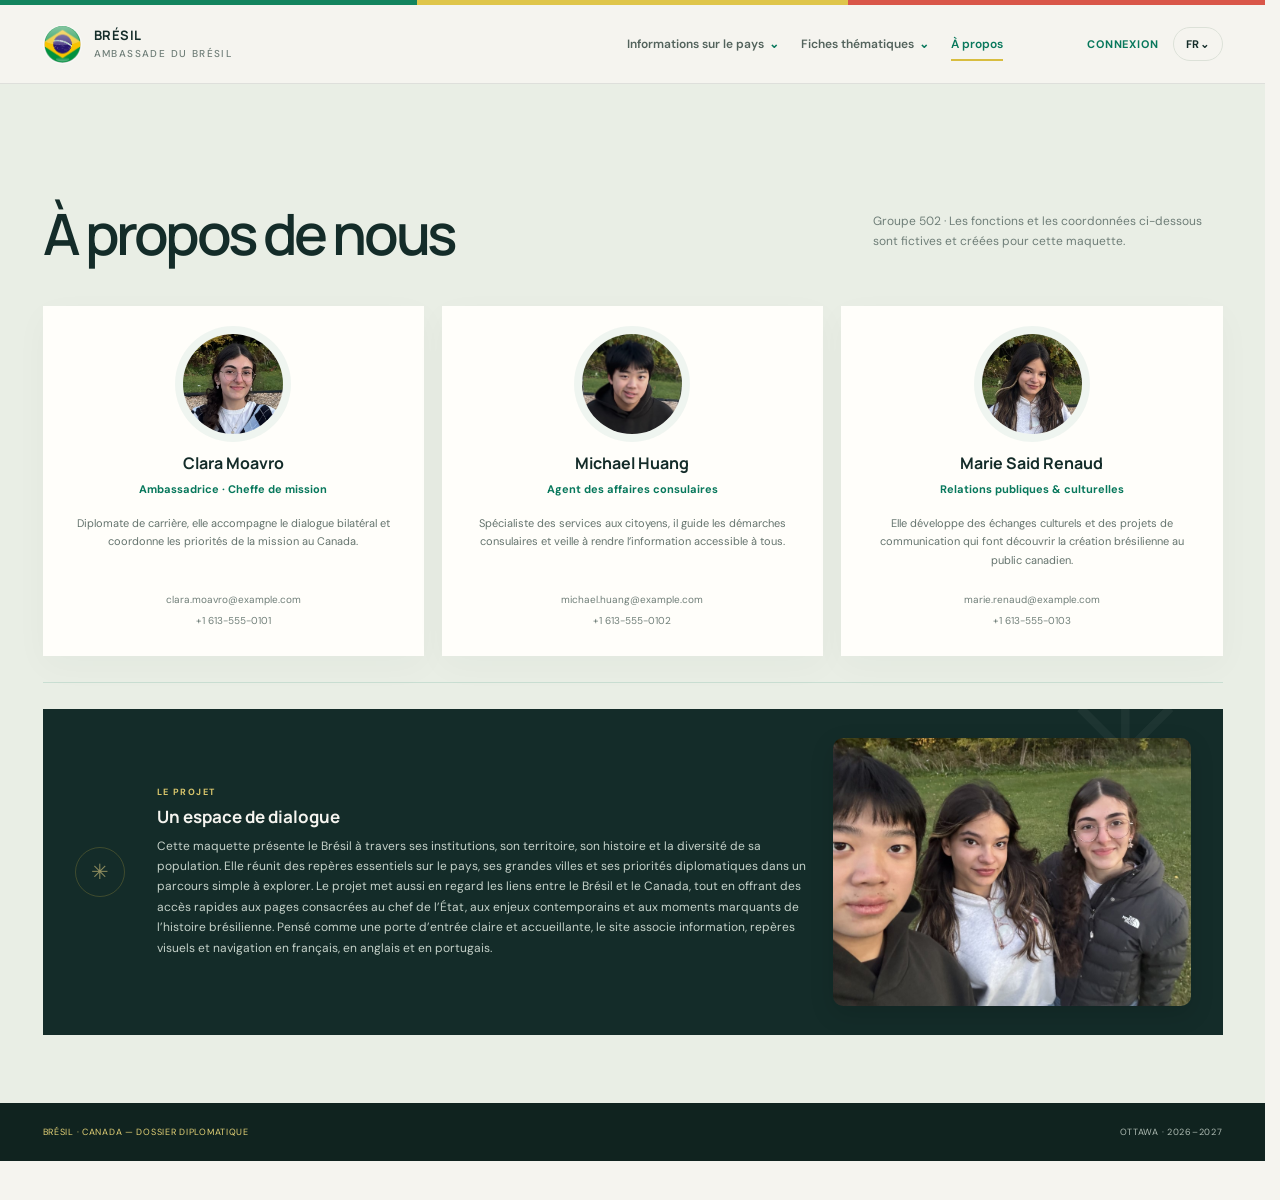
==== commit f12148a5: "update navigation" ====
--- a/a_propos.html
+++ b/a_propos.html
@@ -23,26 +23,26 @@
     @media(max-width:650px){.wrap{width:min(100% - 34px,1180px)}.nav{height:66px;gap:8px}.brandtext{font-size:10px}.brandtext small{font-size:8px;letter-spacing:.09em}.brandmark{width:35px;height:35px}.links{display:none}.auth-actions{gap:6px}.login-link{font-size:9px;letter-spacing:.04em;padding:8px 2px}.profile-button{width:33px;height:33px}.lang{padding:8px 9px;font-size:10px}.hero{padding:50px 0 50px;grid-template-columns:1fr;gap:28px}.hero h1{font-size:60px}.hero-art{min-height:300px}.stats{grid-template-columns:1fr 1fr;padding:16px 8px;margin-top:-16px}.stat{padding:12px 14px;border-bottom:1px solid var(--line)}.stat:nth-child(2){border-right:0}.stat:nth-child(3),.stat:nth-child(4){border-bottom:0}.stat strong{font-size:21px}section{padding:76px 0}.section-head{display:block;margin-bottom:30px}.section-note{margin-top:15px}.facts{grid-template-columns:1fr 1fr;gap:0 14px}.panel{padding:21px}.religion{gap:15px}.donut{width:105px;height:105px}.donut:after{width:64px;height:64px}.issue-stage{height:405px}.issue-line{left:5px}.issue-list{width:calc(100% - 55px);margin-left:30px}.issue-card{transform:translateY(var(--y)) scale(.8)}.issue-card h3{font-size:27px}.issue-card p{font-size:12px}.issue-hint{font-size:8px}.leader{grid-template-columns:1fr}.portrait{min-height:275px}.portrait .orb{width:175px;height:175px;font-size:57px}.leader-info{padding:34px 23px}.leader-info h2{font-size:36px}.leader-grid{gap:0 12px}.source-grid{grid-template-columns:1fr}.footer-inner{gap:12px;flex-direction:column}.portal-dialog{padding:32px 22px}.service-grid{grid-template-columns:1fr 1fr;gap:9px}.service-card{padding:15px;min-height:150px}.service-card strong{font-size:11px}.portal-top h2{font-size:28px}.dialog{padding:29px 23px}.portal-dialog{padding:34px 22px}.portal-foot{gap:12px}.portal-foot span{overflow-wrap:anywhere}.team-cards{grid-template-columns:1fr}.team-card{min-height:0}.contact-card{padding:24px}}
     @media(prefers-reduced-motion:reduce){html{scroll-behavior:auto}*,*:before,*:after{transition-duration:.01ms!important;animation-duration:.01ms!important}}
 
-    .about{padding-bottom:68px}.about-layout{display:flex;flex-direction:column;gap:26px}.team-cards{grid-template-columns:repeat(3,minmax(0,1fr));gap:18px;padding-bottom:26px;border-bottom:1px solid #08785c24}.team-card{min-height:350px;padding:28px 25px;display:flex;flex-direction:column;text-align:center}.team-initial{width:100px;height:100px;font-size:26px;margin:0 auto 18px;box-shadow:0 0 0 8px #08785c10}.team-avatar{display:block;width:100px;height:100px;flex:0 0 auto;object-fit:cover;border-radius:50%;margin:0 auto 18px;box-shadow:0 0 0 8px #08785c10}.team-card h3{font-size:16px;margin:0 0 8px}.team-card .job{font-size:11px;margin-bottom:16px}.team-bio{font-size:11px;line-height:1.7;color:#64736d;margin:0 0 18px}.team-card a{font-size:10px;line-height:1.5;margin-top:6px}.team-card a:first-of-type{margin-top:auto}.project-card{width:100%;min-height:150px;display:grid;grid-template-columns:58px minmax(0,1fr) minmax(240px,32%);align-items:center;gap:24px;padding:29px 32px}.project-symbol{width:50px;height:50px;border:1px solid #e8c54755;border-radius:50%;display:grid;place-items:center;color:#d8c77e;font-size:21px;opacity:.62;animation:project-orbit 42s linear infinite}.project-kicker{color:#d9c66c;font-size:9px;font-weight:700;text-transform:uppercase;letter-spacing:.16em;margin-bottom:7px}.project-card h3{position:relative;z-index:1;font:700 17px 'Manrope';margin:0 0 8px}.project-card p{position:relative;z-index:1;max-width:900px;color:#c5d1c9;font-size:12px;line-height:1.7;margin:0}.project-card>div{min-width:0}.project-team-photo{display:block;width:100%;aspect-ratio:4/3;object-fit:cover;object-position:left center;margin:0;border-radius:10px;box-shadow:0 8px 24px #0002}.project-card:after{font-size:175px;right:2%;top:-66px}@keyframes project-orbit{to{transform:rotate(360deg)}}
+    .about{padding-bottom:68px}.about-layout{display:flex;flex-direction:column;gap:26px}.team-cards{grid-template-columns:repeat(3,minmax(0,1fr));gap:18px;padding-bottom:26px;border-bottom:1px solid #08785c24}.team-card{min-height:350px;padding:28px 25px;display:flex;flex-direction:column;text-align:center}.team-initial{width:100px;height:100px;font-size:26px;margin:0 auto 18px;box-shadow:0 0 0 8px #08785c10}.team-avatar{display:block;width:100px;height:100px;flex:0 0 auto;object-fit:cover;border-radius:50%;margin:0 auto 18px;box-shadow:0 0 0 8px #08785c10}.team-card h3{font-size:16px;margin:0 0 8px}.team-card .job{font-size:11px;margin-bottom:16px}.team-bio{font-size:11px;line-height:1.7;color:#64736d;margin:0 0 18px}.team-card a{font-size:10px;line-height:1.5;margin-top:6px}.team-card a:first-of-type{margin-top:auto}.project-card{width:100%;min-height:150px;display:grid;grid-template-columns:58px minmax(0,1fr) minmax(240px,32%);align-items:center;gap:24px;padding:29px 32px}.project-symbol{width:50px;height:50px;border:1px solid #e8c54755;border-radius:50%;display:grid;place-items:center;color:#d8c77e;font-size:21px;opacity:.62;animation:project-orbit 42s linear infinite}.project-kicker{color:#d9c66c;font-size:9px;font-weight:700;text-transform:uppercase;letter-spacing:.16em;margin-bottom:7px}.project-card h3{position:relative;z-index:1;font:700 17px 'Manrope';margin:0 0 8px}.project-card p{position:relative;z-index:1;max-width:900px;color:#c5d1c9;font-size:12px;line-height:1.7;margin:0}.project-card>div{min-width:0}main .contact-card.project-card:hover{transform:none}.project-photo-frame{width:100%;aspect-ratio:4/3;overflow:hidden;border-radius:10px;box-shadow:0 8px 24px #0002}.project-team-photo{display:block;width:100%;height:100%;object-fit:cover;object-position:left center;transition:transform .7s cubic-bezier(.2,.7,.2,1)}.project-photo-frame:hover .project-team-photo{transform:scale(1.045)}.project-card:after{font-size:175px;right:2%;top:-66px}@keyframes project-orbit{to{transform:rotate(360deg)}}
     @media(max-width:850px){.team-card{padding:23px 19px;min-height:370px}.team-cards{gap:12px}.project-card{grid-template-columns:48px minmax(0,1fr) minmax(210px,32%);gap:18px;padding:25px}}
-    @media(max-width:650px){.about{padding-bottom:54px}.team-cards{grid-template-columns:1fr}.team-card{min-height:0;padding:24px}.team-initial{width:100px;height:100px;margin:0 auto 18px}.project-card{grid-template-columns:44px minmax(0,1fr);gap:14px;padding:22px 20px}.project-team-photo{grid-column:1/-1;width:min(100%,420px);justify-self:end}.project-symbol{width:44px;height:44px;font-size:19px}.project-card h3{font-size:15px}.project-card p{font-size:11px}}
+    @media(max-width:650px){.about{padding-bottom:54px}.team-cards{grid-template-columns:1fr}.team-card{min-height:0;padding:24px}.team-initial{width:100px;height:100px;margin:0 auto 18px}.project-card{grid-template-columns:44px minmax(0,1fr);gap:14px;padding:22px 20px}.project-photo-frame{grid-column:1/-1;width:min(100%,420px);justify-self:end}.project-symbol{width:44px;height:44px;font-size:19px}.project-card h3{font-size:15px}.project-card p{font-size:11px}}
   </style>
-  <link rel="stylesheet" href="css/site-shell.css?v=scroll-rhythm-1">
+  <link rel="stylesheet" href="css/site-shell.css?v=header-menus-2">
 </head>
 <body>
   <div class="topline"></div>
-  <script src="js/site-shell.js?v=scroll-rhythm-1" data-part="header"></script>
+  <script src="js/site-shell.js?v=header-menus-2" data-part="header"></script>
   <div class="overlay" id="loginOverlay" role="presentation"><section class="dialog" role="dialog" aria-modal="true" aria-labelledby="loginTitle"><button class="close-dialog" data-close="loginOverlay" aria-label="Fermer">×</button><div class="kicker" data-t="memberKicker">Espace citoyen</div><h2 id="loginTitle" class="serif" data-t="loginTitle">Bienvenue</h2><p class="dialog-copy" data-t="loginCopy">Connectez-vous pour accéder aux services consulaires et aux démarches de l’ambassade.</p><form id="loginForm"><label class="field"><span data-t="username">Nom d’utilisateur</span><input id="username" autocomplete="username" required></label><label class="field"><span data-t="password">Mot de passe</span><input id="password" type="password" autocomplete="current-password" required></label><button class="dialog-submit" type="submit" data-t="loginSubmit">Se connecter</button></form></section></div>
   <div class="overlay" id="portalOverlay" role="presentation"><section class="dialog portal-dialog" role="dialog" aria-modal="true" aria-labelledby="portalTitle"><button class="close-dialog" data-close="portalOverlay" aria-label="Fermer">×</button><div class="portal-top"><div><div class="kicker" data-t="portalKicker">Services consulaires</div><h2 id="portalTitle" class="serif" data-t="servicesTitle">Comment pouvons-nous vous aider ?</h2></div></div><p class="dialog-copy" data-t="servicesCopy">Choisissez une démarche pour commencer. Cette démonstration présente un aperçu des services de l’ambassade.</p><div class="service-grid" id="serviceGrid"></div><div class="portal-foot"><span id="signedInAs"></span><button id="logout" data-t="logout">Se déconnecter</button></div></section></div><div class="toast" id="toast" role="status"></div>
   <main>
-    <section class="about" id="about"><div class="wrap"><div class="section-head"><div><h2 data-t="aboutTitle">About Us</h2></div><p class="section-note" data-t="aboutNote">Une équipe dédiée au dialogue, à l’information et aux services consulaires entre le Brésil et le Canada.</p></div><div class="about-layout"><div class="team-cards" id="teamCards"></div><aside class="contact-card project-card"><span class="project-symbol" aria-hidden="true">✳</span><div><div class="project-kicker" data-t="projectKicker">Le projet</div><h3 data-t="projectTitle">Un espace de dialogue</h3><p data-t="projectCopy">Cette maquette présente le Brésil à travers ses institutions, son territoire et sa diversité. Elle a été conçue comme une porte d’entrée claire et accueillante vers les relations entre le Brésil et le Canada.</p></div><img class="project-team-photo" src="img/people/our_team.jpg" alt="" aria-hidden="true"></aside></div></div></section>
+    <section class="about" id="about"><div class="wrap"><div class="section-head"><div><h2 data-t="aboutTitle">About Us</h2></div><p class="section-note" data-t="aboutNote">Une équipe dédiée au dialogue, à l’information et aux services consulaires entre le Brésil et le Canada.</p></div><div class="about-layout"><div class="team-cards" id="teamCards"></div><aside class="contact-card project-card"><span class="project-symbol" aria-hidden="true">✳</span><div><div class="project-kicker" data-t="projectKicker">Le projet</div><h3 data-t="projectTitle">Un espace de dialogue</h3><p data-t="projectCopy">Cette maquette présente le Brésil à travers ses institutions, son territoire et sa diversité. Elle a été conçue comme une porte d’entrée claire et accueillante vers les relations entre le Brésil et le Canada.</p></div><div class="project-photo-frame"><img class="project-team-photo" src="img/people/our_team.jpg" alt="" aria-hidden="true"></div></aside></div></div></section>
   </main>
-  <script src="js/site-shell.js?v=scroll-rhythm-1" data-part="footer"></script>
+  <script src="js/site-shell.js?v=header-menus-2" data-part="footer"></script>
   <script>
   const pageText={
-    fr:{brand:'Brésil<small>Ambassade du Brésil</small>',navFacts:'Repères',navCompare:'Comparaison',navIssues:'Enjeux 2026–27',navHistory:'Histoire',navLeader:'Chef d’État',navAbout:'À propos',login:'Connexion',memberKicker:'Espace citoyen',loginTitle:'Bienvenue',loginCopy:'Connectez-vous pour accéder aux services consulaires et aux démarches de l’ambassade.',username:'Nom d’utilisateur',password:'Mot de passe',loginSubmit:'Se connecter',portalKicker:'Services consulaires',servicesTitle:'Comment pouvons-nous vous aider ?',aboutKicker:'04 · L’équipe',aboutTitle:'À propos de nous',aboutNote:'Groupe 502 · Les fonctions et les coordonnées ci-dessous sont fictives et créées pour cette maquette.',embassyTitle:'Ambassade du Brésil au Canada',fictionNotice:'Coordonnées fictives créées pour cette maquette.',addressLabel:'Adresse',fakeAddress:'99, avenue du Dialogue, Ottawa, ON K0A 0A0',phoneLabel:'Téléphone',emailLabel:'Courriel',fictionFoot:'Adresse et coordonnées inventées · Groupe 502',footerLeft:'BRÉSIL · CANADA — DOSSIER DIPLOMATIQUE',servicesTitle:'Comment pouvons-nous vous aider ?',servicesCopy:'Choisissez une démarche pour commencer. Cette démonstration présente un aperçu des services de l’ambassade.',logout:'Se déconnecter',serviceNotice:'Cette démarche sera bientôt disponible dans votre espace.',projectKicker:'Le projet',projectTitle:'Un espace de dialogue',projectCopy:'Cette maquette présente le Brésil à travers ses institutions, son territoire, son histoire et la diversité de sa population. Elle réunit des repères essentiels sur le pays, ses grandes villes et ses priorités diplomatiques dans un parcours simple à explorer. Le projet met aussi en regard les liens entre le Brésil et le Canada, tout en offrant des accès rapides aux pages consacrées au chef de l’État, aux enjeux contemporains et aux moments marquants de l’histoire brésilienne. Pensé comme une porte d’entrée claire et accueillante, le site associe information, repères visuels et navigation en français, en anglais et en portugais.',team:[['Clara Moavro','Ambassadrice · Cheffe de mission','clara.moavro@example.com','+1 613-555-0101','Diplomate de carrière, elle accompagne le dialogue bilatéral et coordonne les priorités de la mission au Canada.'],['Michael Huang','Agent des affaires consulaires','michael.huang@example.com','+1 613-555-0102','Spécialiste des services aux citoyens, il guide les démarches consulaires et veille à rendre l’information accessible à tous.'],['Marie Said Renaud','Relations publiques & culturelles','marie.renaud@example.com','+1 613-555-0103','Elle développe des échanges culturels et des projets de communication qui font découvrir la création brésilienne au public canadien.']],services:[['Passeport','Renouvellement et demande de passeport','✳'],['Visa','Informations et demandes de visa','◌'],['Actes d’état civil','Naissance, mariage et documents officiels','▤'],['Assistance consulaire','Aide aux citoyens brésiliens au Canada','＋'],['Légalisation','Authentification de documents','◇'],['Rendez-vous','Prendre rendez-vous avec un service consulaire','◷']]},
-    en:{brand:'Brazil<small>Embassy of Brazil</small>',navFacts:'At a glance',navCompare:'Compare',navIssues:'Issues 2026–27',navHistory:'History',navLeader:'Head of State',navAbout:'About us',login:'Sign in',memberKicker:'Citizen services',loginTitle:'Welcome',loginCopy:'Sign in to access consular services and embassy procedures.',username:'Username',password:'Password',loginSubmit:'Sign in',portalKicker:'Consular services',servicesTitle:'How can we help you?',aboutKicker:'04 · Our team',aboutTitle:'About Us',aboutNote:'Group 502 · The roles and contact details below are fictional and created for this website concept.',embassyTitle:'Embassy of Brazil in Canada',fictionNotice:'Fictional contact details created for this website concept.',addressLabel:'Address',fakeAddress:'99 Dialogue Avenue, Ottawa, ON K0A 0A0',phoneLabel:'Phone',emailLabel:'Email',fictionFoot:'Invented address and contact details · Group 502',footerLeft:'BRAZIL · CANADA — DIPLOMATIC BRIEF',servicesTitle:'How can we help you?',servicesCopy:'Choose a service to get started. This demo offers a preview of embassy services.',logout:'Sign out',serviceNotice:'This service will be available in your account soon.',projectKicker:'The project',projectTitle:'A space for dialogue',projectCopy:'This website concept introduces Brazil through its institutions, territory, history and the diversity of its people. It brings together useful facts about the country, its major cities and its diplomatic priorities in a clear path that is easy to explore. The project also highlights the connections between Brazil and Canada, with direct access to pages about the head of state, current issues and key moments in Brazilian history. Designed as a welcoming starting point, the site combines concise information, visual references and navigation in French, English and Portuguese.',team:[['Clara Moavro','Ambassador · Head of Mission','clara.moavro@example.com','+1 613-555-0101','A career diplomat, she supports bilateral dialogue and coordinates the mission’s priorities in Canada.'],['Michael Huang','Consular Affairs Officer','michael.huang@example.com','+1 613-555-0102','A citizen services specialist, he guides consular procedures and helps make information clear and accessible.'],['Marie Said Renaud','Public Diplomacy & Cultural Relations','marie.renaud@example.com','+1 613-555-0103','She develops cultural exchanges and communications projects introducing Canadian audiences to Brazilian creativity.']],services:[['Passport','Renew or apply for a passport','✳'],['Visa','Visa information and applications','◌'],['Civil registry','Birth, marriage and official records','▤'],['Consular assistance','Support for Brazilian citizens in Canada','＋'],['Document legalization','Authenticate official documents','◇'],['Appointments','Book an appointment with consular services','◷']]},
-    pt:{brand:'Brasil<small>Embaixada do Brasil</small>',navFacts:'Em resumo',navCompare:'Comparação',navIssues:'Desafios 2026–27',navHistory:'História',navLeader:'Chefe de Estado',navAbout:'Sobre nós',login:'Entrar',memberKicker:'Área do cidadão',loginTitle:'Boas-vindas',loginCopy:'Entre para acessar os serviços consulares e os procedimentos da embaixada.',username:'Nome de usuário',password:'Senha',loginSubmit:'Entrar',portalKicker:'Serviços consulares',servicesTitle:'Como podemos ajudar?',aboutKicker:'04 · Nossa equipe',aboutTitle:'Sobre nós',aboutNote:'Grupo 502 · Os cargos e contatos abaixo são fictícios e foram criados para este conceito de site.',embassyTitle:'Embaixada do Brasil no Canadá',fictionNotice:'Dados de contato fictícios criados para este conceito de site.',addressLabel:'Endereço',fakeAddress:'99, Avenida do Diálogo, Ottawa, ON K0A 0A0',phoneLabel:'Telefone',emailLabel:'E-mail',fictionFoot:'Endereço e contatos inventados · Grupo 502',footerLeft:'BRASIL · CANADÁ — DOSSIÊ DIPLOMÁTICO',servicesTitle:'Como podemos ajudar?',servicesCopy:'Escolha um serviço para começar. Esta demonstração apresenta uma prévia dos serviços da embaixada.',logout:'Sair',serviceNotice:'Este serviço estará disponível em sua área em breve.',projectKicker:'O projeto',projectTitle:'Um espaço de diálogo',projectCopy:'Este conceito apresenta o Brasil por meio de suas instituições, território, história e diversidade de sua população. Reúne informações úteis sobre o país, suas principais cidades e suas prioridades diplomáticas em um percurso simples de explorar. O projeto também destaca os vínculos entre Brasil e Canadá e oferece acesso direto às páginas sobre o chefe de Estado, os desafios atuais e os momentos marcantes da história brasileira. Pensado como uma porta de entrada clara e acolhedora, o site combina informação concisa, referências visuais e navegação em francês, inglês e português.',team:[['Clara Moavro','Embaixadora · Chefe de missão','clara.moavro@example.com','+1 613-555-0101','Diplomata de carreira, ela promove o diálogo bilateral e coordena as prioridades da missão no Canadá.'],['Michael Huang','Oficial de assuntos consulares','michael.huang@example.com','+1 613-555-0102','Especialista em serviços ao cidadão, orienta os procedimentos consulares e ajuda a tornar as informações acessíveis.'],['Marie Said Renaud','Diplomacia pública e relações culturais','marie.renaud@example.com','+1 613-555-0103','Ela desenvolve intercâmbios culturais e projetos de comunicação que aproximam o público canadense da criatividade brasileira.']],services:[['Passaporte','Renovação e solicitação de passaporte','✳'],['Visto','Informações e solicitações de visto','◌'],['Registro civil','Nascimento, casamento e documentos oficiais','▤'],['Assistência consular','Apoio a cidadãos brasileiros no Canadá','＋'],['Legalização de documentos','Autenticação de documentos oficiais','◇'],['Agendamentos','Marque um horário com os serviços consulares','◷']]}
+    fr:{memberKicker:'Espace citoyen',loginTitle:'Bienvenue',loginCopy:'Connectez-vous pour accéder aux services consulaires et aux démarches de l’ambassade.',username:'Nom d’utilisateur',password:'Mot de passe',loginSubmit:'Se connecter',portalKicker:'Services consulaires',servicesTitle:'Comment pouvons-nous vous aider ?',aboutKicker:'04 · L’équipe',aboutTitle:'À propos de nous',aboutNote:'Groupe 502 · Les fonctions et les coordonnées ci-dessous sont fictives et créées pour cette maquette.',embassyTitle:'Ambassade du Brésil au Canada',fictionNotice:'Coordonnées fictives créées pour cette maquette.',addressLabel:'Adresse',fakeAddress:'99, avenue du Dialogue, Ottawa, ON K0A 0A0',phoneLabel:'Téléphone',emailLabel:'Courriel',fictionFoot:'Adresse et coordonnées inventées · Groupe 502',servicesTitle:'Comment pouvons-nous vous aider ?',servicesCopy:'Choisissez une démarche pour commencer. Cette démonstration présente un aperçu des services de l’ambassade.',logout:'Se déconnecter',serviceNotice:'Cette démarche sera bientôt disponible dans votre espace.',projectKicker:'Le projet',projectTitle:'Un espace de dialogue',projectCopy:'Cette maquette présente le Brésil à travers ses institutions, son territoire, son histoire et la diversité de sa population. Elle réunit des repères essentiels sur le pays, ses grandes villes et ses priorités diplomatiques dans un parcours simple à explorer. Le projet met aussi en regard les liens entre le Brésil et le Canada, tout en offrant des accès rapides aux pages consacrées au chef de l’État, aux enjeux contemporains et aux moments marquants de l’histoire brésilienne. Pensé comme une porte d’entrée claire et accueillante, le site associe information, repères visuels et navigation en français, en anglais et en portugais.',team:[['Clara Moavro','Ambassadrice · Cheffe de mission','clara.moavro@example.com','+1 613-555-0101','Diplomate de carrière, elle accompagne le dialogue bilatéral et coordonne les priorités de la mission au Canada.'],['Michael Huang','Agent des affaires consulaires','michael.huang@example.com','+1 613-555-0102','Spécialiste des services aux citoyens, il guide les démarches consulaires et veille à rendre l’information accessible à tous.'],['Marie Said Renaud','Relations publiques & culturelles','marie.renaud@example.com','+1 613-555-0103','Elle développe des échanges culturels et des projets de communication qui font découvrir la création brésilienne au public canadien.']],services:[['Passeport','Renouvellement et demande de passeport','✳'],['Visa','Informations et demandes de visa','◌'],['Actes d’état civil','Naissance, mariage et documents officiels','▤'],['Assistance consulaire','Aide aux citoyens brésiliens au Canada','＋'],['Légalisation','Authentification de documents','◇'],['Rendez-vous','Prendre rendez-vous avec un service consulaire','◷']]},
+    en:{memberKicker:'Citizen services',loginTitle:'Welcome',loginCopy:'Sign in to access consular services and embassy procedures.',username:'Username',password:'Password',loginSubmit:'Sign in',portalKicker:'Consular services',servicesTitle:'How can we help you?',aboutKicker:'04 · Our team',aboutTitle:'About Us',aboutNote:'Group 502 · The roles and contact details below are fictional and created for this website concept.',embassyTitle:'Embassy of Brazil in Canada',fictionNotice:'Fictional contact details created for this website concept.',addressLabel:'Address',fakeAddress:'99 Dialogue Avenue, Ottawa, ON K0A 0A0',phoneLabel:'Phone',emailLabel:'Email',fictionFoot:'Invented address and contact details · Group 502',servicesTitle:'How can we help you?',servicesCopy:'Choose a service to get started. This demo offers a preview of embassy services.',logout:'Sign out',serviceNotice:'This service will be available in your account soon.',projectKicker:'The project',projectTitle:'A space for dialogue',projectCopy:'This website concept introduces Brazil through its institutions, territory, history and the diversity of its people. It brings together useful facts about the country, its major cities and its diplomatic priorities in a clear path that is easy to explore. The project also highlights the connections between Brazil and Canada, with direct access to pages about the head of state, current issues and key moments in Brazilian history. Designed as a welcoming starting point, the site combines concise information, visual references and navigation in French, English and Portuguese.',team:[['Clara Moavro','Ambassador · Head of Mission','clara.moavro@example.com','+1 613-555-0101','A career diplomat, she supports bilateral dialogue and coordinates the mission’s priorities in Canada.'],['Michael Huang','Consular Affairs Officer','michael.huang@example.com','+1 613-555-0102','A citizen services specialist, he guides consular procedures and helps make information clear and accessible.'],['Marie Said Renaud','Public Diplomacy & Cultural Relations','marie.renaud@example.com','+1 613-555-0103','She develops cultural exchanges and communications projects introducing Canadian audiences to Brazilian creativity.']],services:[['Passport','Renew or apply for a passport','✳'],['Visa','Visa information and applications','◌'],['Civil registry','Birth, marriage and official records','▤'],['Consular assistance','Support for Brazilian citizens in Canada','＋'],['Document legalization','Authenticate official documents','◇'],['Appointments','Book an appointment with consular services','◷']]},
+    pt:{memberKicker:'Área do cidadão',loginTitle:'Boas-vindas',loginCopy:'Entre para acessar os serviços consulares e os procedimentos da embaixada.',username:'Nome de usuário',password:'Senha',loginSubmit:'Entrar',portalKicker:'Serviços consulares',servicesTitle:'Como podemos ajudar?',aboutKicker:'04 · Nossa equipe',aboutTitle:'Sobre nós',aboutNote:'Grupo 502 · Os cargos e contatos abaixo são fictícios e foram criados para este conceito de site.',embassyTitle:'Embaixada do Brasil no Canadá',fictionNotice:'Dados de contato fictícios criados para este conceito de site.',addressLabel:'Endereço',fakeAddress:'99, Avenida do Diálogo, Ottawa, ON K0A 0A0',phoneLabel:'Telefone',emailLabel:'E-mail',fictionFoot:'Endereço e contatos inventados · Grupo 502',servicesTitle:'Como podemos ajudar?',servicesCopy:'Escolha um serviço para começar. Esta demonstração apresenta uma prévia dos serviços da embaixada.',logout:'Sair',serviceNotice:'Este serviço estará disponível em sua área em breve.',projectKicker:'O projeto',projectTitle:'Um espaço de diálogo',projectCopy:'Este conceito apresenta o Brasil por meio de suas instituições, território, história e diversidade de sua população. Reúne informações úteis sobre o país, suas principais cidades e suas prioridades diplomáticas em um percurso simples de explorar. O projeto também destaca os vínculos entre Brasil e Canadá e oferece acesso direto às páginas sobre o chefe de Estado, os desafios atuais e os momentos marcantes da história brasileira. Pensado como uma porta de entrada clara e acolhedora, o site combina informação concisa, referências visuais e navegação em francês, inglês e português.',team:[['Clara Moavro','Embaixadora · Chefe de missão','clara.moavro@example.com','+1 613-555-0101','Diplomata de carreira, ela promove o diálogo bilateral e coordena as prioridades da missão no Canadá.'],['Michael Huang','Oficial de assuntos consulares','michael.huang@example.com','+1 613-555-0102','Especialista em serviços ao cidadão, orienta os procedimentos consulares e ajuda a tornar as informações acessíveis.'],['Marie Said Renaud','Diplomacia pública e relações culturais','marie.renaud@example.com','+1 613-555-0103','Ela desenvolve intercâmbios culturais e projetos de comunicação que aproximam o público canadense da criatividade brasileira.']],services:[['Passaporte','Renovação e solicitação de passaporte','✳'],['Visto','Informações e solicitações de visto','◌'],['Registro civil','Nascimento, casamento e documentos oficiais','▤'],['Assistência consular','Apoio a cidadãos brasileiros no Canadá','＋'],['Legalização de documentos','Autenticação de documentos oficiais','◇'],['Agendamentos','Marque um horário com os serviços consulares','◷']]}
   };
   let lang=localStorage.getItem('embassyDemoLanguage')||'fr',signedIn=localStorage.getItem('embassyDemoUser')||'';const $=s=>document.querySelector(s);
   function render(){const d=pageText[lang];document.documentElement.lang=lang;document.querySelectorAll('[data-t]').forEach(el=>{if(d[el.dataset.t])el.innerHTML=d[el.dataset.t]});$('#lang').textContent=lang.toUpperCase()+'⌄';$('#teamCards').innerHTML=d.team.map(([name,title,email,phone,bio],index)=>`<article class="team-card"><img class="team-avatar" src="img/people/${['clara.jpg','michael.jpg','marie.jpg'][index]}" alt="" aria-hidden="true"><h3>${name}</h3><div class="job">${title}</div><p class="team-bio">${bio}</p><a href="mailto:${email}">${email}</a><a href="tel:${phone.replaceAll(' ','')}">${phone}</a></article>`).join('');$('#serviceGrid').innerHTML=d.services.map(([title,copy,icon])=>`<button class="service-card" type="button"><span class="service-icon">${icon}</span><strong>${title}</strong><span>${copy}</span></button>`).join('');$('#serviceGrid').querySelectorAll('button').forEach(b=>b.onclick=()=>toast(d.serviceNotice));$('#loginOpen').style.display=signedIn?'none':'';$('#profileOpen').classList.toggle('visible',!!signedIn);if(signedIn){$('#profileOpen').textContent=signedIn[0].toUpperCase();$('#signedInAs').textContent=(lang==='fr'?'Connecté en tant que ':lang==='en'?'Signed in as ':'Conectado como ')+signedIn}}
--- a/css/site-shell.css
+++ b/css/site-shell.css
@@ -55,20 +55,20 @@
 .site-header .brandmark::after { content: none; }
 .site-header .brandtext { color: #142c29; font: 700 13px/1.2 'Manrope', sans-serif; letter-spacing: .04em; text-transform: uppercase; }
 .site-header .brandtext small { display: block; margin-top: 4px; color: #6f7e78; font: 500 10px/1.2 'DM Sans', sans-serif; letter-spacing: .14em; }
-.site-header .links { flex: 0 0 340px; display: grid; grid-template-columns: 1fr 1.4fr 1fr; align-items: center; justify-items: center; gap: 0; margin-left: auto; margin-right: clamp(40px, 4.5vw, 64px); }
+.site-header .links { flex: 0 0 auto; display: grid; grid-template-columns: max-content max-content max-content; align-items: center; justify-items: start; column-gap: clamp(16px, 1.8vw, 22px); margin-left: auto; margin-right: clamp(40px, 4.5vw, 64px); }
 .site-header .links a { color: #53635c; font-size: 12px; font-weight: 600; text-decoration: none; white-space: nowrap; transition: color .2s ease; }
 .site-header .links a:hover, .site-header .links a.current { color: #08785c; }
 .site-header .links a.current { position: relative; }
 .site-header .links > a.current::after { position: absolute; right: 0; bottom: -9px; left: 0; height: 2px; background: #d8bd3f; content: ''; }
-.site-header .header-facts-menu { position: relative; }
-.site-header .header-facts-menu > summary { position: relative; color: #53635c; font-size: 12px; font-weight: 600; white-space: nowrap; cursor: pointer; list-style: none; }
-.site-header .header-facts-menu > summary::-webkit-details-marker { display: none; }
-.site-header .header-facts-menu > summary::after { content: '⌄'; display: inline-block; margin-left: 5px; color: #08785c; transition: transform .2s ease; }
-.site-header .header-facts-menu[open] > summary::after { transform: rotate(180deg); }
-.site-header .header-facts-menu.current > summary { color: #08785c; }
-.site-header .header-facts-menu.current > summary::before { position: absolute; right: 0; bottom: -9px; left: 0; height: 2px; background: #d8bd3f; content: ''; }
+.site-header .header-nav-menu { position: relative; }
+.site-header .header-nav-menu > summary { position: relative; color: #53635c; font-size: 12px; font-weight: 600; white-space: nowrap; cursor: pointer; list-style: none; }
+.site-header .header-nav-menu > summary::-webkit-details-marker { display: none; }
+.site-header .header-nav-menu > summary::after { content: '⌄'; display: inline-block; margin-left: 5px; color: #08785c; transition: transform .2s ease; }
+.site-header .header-nav-menu[open] > summary::after { transform: rotate(180deg); }
+.site-header .header-nav-menu.current > summary { color: #08785c; }
+.site-header .header-nav-menu.current > summary::before { position: absolute; right: 0; bottom: -9px; left: 0; height: 2px; background: #d8bd3f; content: ''; }
 .site-header .header-dropdown { position: absolute; z-index: 50; top: calc(100% + 17px); left: 50%; min-width: 210px; padding: 8px; display: grid; gap: 2px; transform: translateX(-50%); background: #f7f6f0; border: 1px solid #dce1d8; box-shadow: 0 16px 28px rgb(20 44 41 / 14%); }
-.site-header .header-facts-menu:not([open]) > .header-dropdown { display: none; }
+.site-header .header-nav-menu:not([open]) > .header-dropdown { display: none; }
 .site-header .header-dropdown a { display: block; padding: 11px 12px; color: #53635c; }
 .site-header .header-dropdown a.current::after { display: none; }
 .site-header .header-dropdown a:hover { background: #e9eee5; color: #08785c; }
@@ -86,7 +86,7 @@
   .site-header .nav { gap: 14px; }
   .site-header .links { gap: 11px; }
   .site-header .links a { font-size: 10px; }
-  .site-header .header-facts-menu > summary { font-size: 10px; }
+  .site-header .header-nav-menu > summary { font-size: 10px; }
   .site-header .brand { gap: 8px; }
   .site-header .brandtext { font-size: 11px; }
 }
@@ -98,9 +98,9 @@
   .site-header .links a { padding: 12px 2px; border-bottom: 1px solid #dce1d8; font-size: 12px; }
   .site-header .links a:last-child { border-bottom: 0; }
   .site-header .links a.current::after { display: none; }
-  .site-header .header-facts-menu { width: 100%; }
-  .site-header .header-facts-menu > summary { padding: 12px 2px; border-bottom: 1px solid #dce1d8; color: #53635c; font-size: 12px; font-weight: 600; }
-  .site-header .header-facts-menu.current > summary::before { display: none; }
+  .site-header .header-nav-menu { width: 100%; }
+  .site-header .header-nav-menu > summary { padding: 12px 2px; border-bottom: 1px solid #dce1d8; color: #53635c; font-size: 12px; font-weight: 600; }
+  .site-header .header-nav-menu.current > summary::before { display: none; }
   .site-header .header-dropdown { position: static; min-width: 0; padding: 3px 0 5px 14px; transform: none; border: 0; background: transparent; box-shadow: none; }
   .site-header .header-dropdown a { padding: 10px 2px; font-size: 11px; }
   .site-header .auth-actions { margin-left: auto; gap: 7px; }
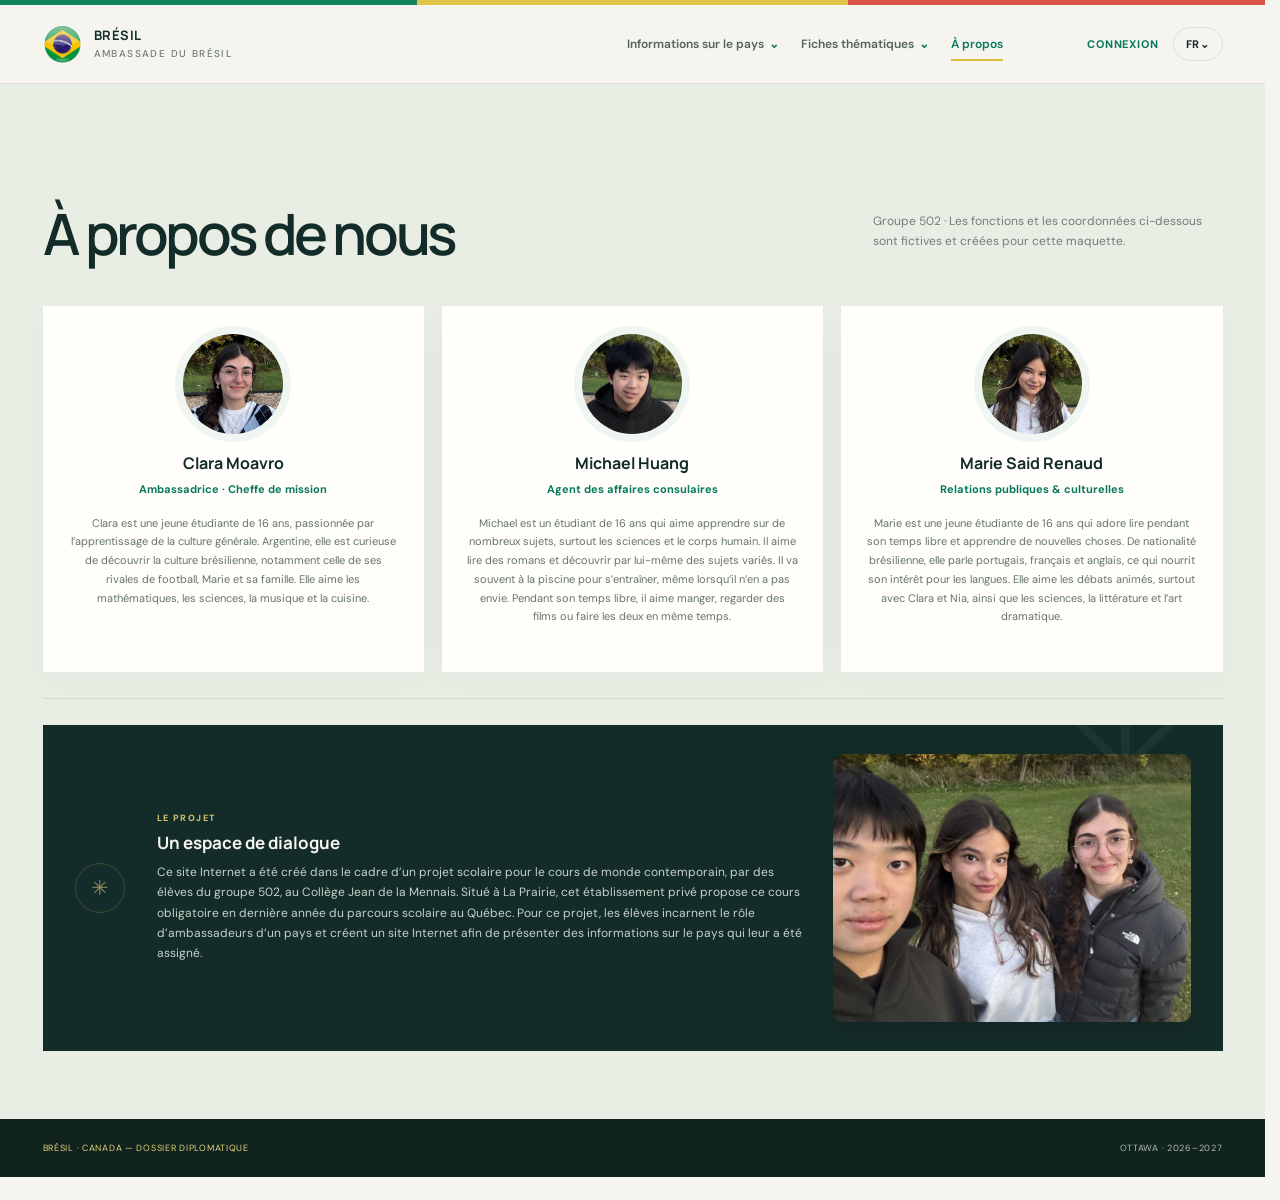
==== commit cdaa9def: "update about us" ====
--- a/a_propos.html
+++ b/a_propos.html
@@ -18,34 +18,34 @@
     section{padding:108px 0}.section-head{display:flex;align-items:end;justify-content:space-between;gap:25px;margin-bottom:42px}.kicker{color:var(--green);font-weight:700;text-transform:uppercase;letter-spacing:.18em;font-size:10px}h2{font:600 clamp(34px,5vw,57px)/1.05 'Manrope';letter-spacing:-.06em;margin:12px 0 0}.section-note{max-width:350px;color:var(--muted);font-size:12px;line-height:1.7}.overview{background:#e9eee5}.fact-layout{display:grid;grid-template-columns:1.25fr .75fr;gap:22px}.panel{background:var(--white);padding:29px;box-shadow:0 10px 32px #183b3008}.panel h3{font:700 15px 'Manrope';margin:0 0 22px}.facts{display:grid;grid-template-columns:1fr 1fr;gap:0 26px}.fact{padding:14px 0;border-bottom:1px solid var(--line)}.fact label{display:block;color:var(--muted);font-size:9px;text-transform:uppercase;letter-spacing:.11em;margin-bottom:7px}.fact strong{font-size:13px;line-height:1.5}.compare{display:grid;gap:0}.compare-row{display:grid;grid-template-columns:1fr 1fr;border-bottom:1px solid var(--line);padding:12px 0;font-size:11px;line-height:1.5;gap:15px}.compare-row.header{font-size:9px;text-transform:uppercase;letter-spacing:.12em;color:var(--green);font-weight:700}.compare-row span:first-child{color:var(--muted)}.micro-label{color:var(--muted);font-size:9px;text-transform:uppercase;letter-spacing:.12em;margin:23px 0 12px}.population{display:flex;align-items:center;gap:14px}.population b{font:700 28px 'Manrope';letter-spacing:-.05em}.population span{font-size:10px;color:var(--muted)}.population .bar{height:5px;flex:1;background:#e4e9df;position:relative}.population .bar i{display:block;height:100%;background:var(--green);width:68%}.religion{display:flex;gap:22px;align-items:center}.donut{width:128px;height:128px;flex:none;border-radius:50%;background:conic-gradient(#08785c 0 56.75%,#bdd66c 56.75% 83.6%,#e9b64a 83.6% 92.88%,#cf5146 92.88% 100%);display:grid;place-items:center}.donut:after{content:'Brésil';width:77px;height:77px;border-radius:50%;background:var(--white);display:grid;place-items:center;font:700 12px 'Manrope'}.legend{display:grid;gap:9px;font-size:10px;color:#63716a}.legend i{display:inline-block;width:7px;height:7px;border-radius:50%;margin-right:8px}.legend b{color:var(--ink);margin-left:5px}
     .issues{background:var(--ink);color:#f8f6ee;overflow:hidden}.issues .kicker{color:var(--lime)}.issues .section-note{color:#aebbb3}.issues .section-head{margin-bottom:34px}.issue-stage{height:440px;position:relative;display:flex;align-items:center;justify-content:center;overflow:hidden;touch-action:pan-y;outline:none}.issue-line{position:absolute;left:40px;top:50%;height:310px;width:1px;background:#f8f6ee30;transform:translateY(-50%)}.issue-line:after{content:'';position:absolute;left:-2px;top:50%;width:5px;height:5px;border-radius:50%;background:var(--lime);box-shadow:0 -142px #f8f6ee42,0 142px #f8f6ee42}.issue-list{width:min(840px,calc(100% - 150px));height:100%;position:relative;display:grid;place-items:center}.issue-card{position:absolute;width:100%;padding:26px 0;opacity:.18;transform:translateY(var(--y)) scale(.82);filter:blur(1px);transition:transform .72s cubic-bezier(.2,.75,.2,1),opacity .55s ease,filter .55s ease;pointer-events:none}.issue-card.active{opacity:1;transform:translateY(0) scale(1);filter:none}.issue-card h3{font:600 clamp(24px,3.7vw,40px)/1.12 'Manrope';letter-spacing:-.05em;margin:13px 0}.issue-card p{font-size:13px;line-height:1.8;color:#bac6bd;max-width:680px;margin:0}.issue-num{font:700 10px 'DM Sans';letter-spacing:.17em;color:var(--lime)}.issue-controls{display:flex;align-items:center;justify-content:space-between;border-top:1px solid #ffffff24;padding-top:17px}.issue-hint{font-size:10px;letter-spacing:.08em;color:#aebbb3;text-transform:uppercase}.arrows{display:flex;gap:8px}.arrows button{width:38px;height:38px;border:1px solid #ffffff40;border-radius:50%;background:none;color:white;cursor:pointer;transition:.2s}.arrows button:hover{background:var(--lime);border-color:var(--lime);color:var(--ink)}.dots{display:flex;gap:8px;margin-right:auto;margin-left:24px}.dots button{border:0;background:#ffffff45;width:5px;height:5px;border-radius:10px;padding:0;cursor:pointer}.dots button.active{width:22px;background:var(--lime)}
     .leader{display:grid;grid-template-columns:.72fr 1.28fr;background:#e8eee6}.portrait{min-height:410px;background:var(--green);position:relative;overflow:hidden;display:grid;place-items:center}.portrait .orb{width:275px;height:275px;border:1px solid #ffffff5c;border-radius:50%;display:grid;place-items:center;color:var(--lime);font:700 88px 'Manrope';letter-spacing:-.1em;position:relative}.portrait .orb:before,.portrait .orb:after{content:'';position:absolute;border:1px solid #ffffff30;border-radius:50%;inset:18px}.portrait .orb:after{inset:-22px}.portrait-label{position:absolute;bottom:23px;left:26px;color:#d4e5d9;font-size:9px;text-transform:uppercase;letter-spacing:.18em}.leader-info{padding:53px 8vw 44px 56px}.leader-info h2{font-size:44px}.leader-info .role{color:var(--green);font-size:11px;font-weight:700;margin:12px 0 30px}.leader-grid{display:grid;grid-template-columns:1fr 1fr;gap:0 25px}.leader-grid .fact strong{font-size:12px}.leader-grid .fact.wide{grid-column:1/-1}
-    .sources{background:var(--white)}.source-grid{display:grid;grid-template-columns:1fr 1fr;gap:0 36px}.source{padding:17px 0;border-bottom:1px solid var(--line);display:flex;gap:16px;text-decoration:none}.source em{font-style:normal;color:var(--green);font:700 10px 'Manrope'}.source span{font-size:11px;line-height:1.5}.source small{display:block;color:var(--muted);font-size:9px;margin-top:5px;overflow-wrap:anywhere}.team{margin-top:52px;border-top:1px solid var(--line);padding-top:25px;color:var(--muted);font-size:10px}.team strong{color:var(--ink)}.about{background:#e9eee5}.about-layout{display:grid;grid-template-columns:1.35fr .65fr;gap:22px}.team-cards{display:grid;grid-template-columns:repeat(3,1fr);gap:12px}.team-card{background:var(--white);padding:22px 18px;min-height:190px;box-shadow:0 10px 32px #183b3008}.team-initial{width:39px;height:39px;display:grid;place-items:center;border-radius:50%;background:var(--green);color:white;font:700 13px 'Manrope';margin-bottom:19px}.team-card h3{font:700 14px 'Manrope';margin:0 0 7px}.team-card .job{font-size:10px;color:var(--green);font-weight:700;line-height:1.45;margin-bottom:13px}.team-card a{display:block;text-decoration:none;font-size:9px;color:var(--muted);margin-top:6px;overflow-wrap:anywhere}.contact-card{background:var(--ink);color:#f5f4ef;padding:27px;position:relative;overflow:hidden}.contact-card:after{content:'✳';position:absolute;right:-12px;top:-34px;color:#ffffff0b;font-size:145px}.contact-card h3{position:relative;z-index:1;font:700 15px 'Manrope';margin:0 0 6px}.contact-card p{position:relative;z-index:1;color:#aebbb3;font-size:10px;line-height:1.55;margin:0 0 20px}.contact-line{position:relative;z-index:1;padding:13px 0;border-top:1px solid #ffffff25}.contact-line small{display:block;color:#aebbb3;font-size:8px;text-transform:uppercase;letter-spacing:.13em;margin-bottom:5px}.contact-line strong,.contact-line a{font-size:11px;color:#fff;text-decoration:none;overflow-wrap:anywhere}.fiction-note{font-size:9px!important;color:var(--lime)!important;margin-top:19px!important}footer{padding:23px 0;background:#10231f;color:#aebbb3;font-size:9px;letter-spacing:.08em}.footer-inner{display:flex;justify-content:space-between}
+    .sources{background:var(--white)}.source-grid{display:grid;grid-template-columns:1fr 1fr;gap:0 36px}.source{padding:17px 0;border-bottom:1px solid var(--line);display:flex;gap:16px;text-decoration:none}.source em{font-style:normal;color:var(--green);font:700 10px 'Manrope'}.source span{font-size:11px;line-height:1.5}.source small{display:block;color:var(--muted);font-size:9px;margin-top:5px;overflow-wrap:anywhere}.team{margin-top:52px;border-top:1px solid var(--line);padding-top:25px;color:var(--muted);font-size:10px}.team strong{color:var(--ink)}.about{background:#e9eee5}.about-layout{display:grid;grid-template-columns:1.35fr .65fr;gap:22px}.team-cards{display:grid;grid-template-columns:repeat(3,1fr);gap:12px}.team-card{background:var(--white);padding:22px 18px;min-height:190px;box-shadow:0 10px 32px #183b3008}.team-initial{width:39px;height:39px;display:grid;place-items:center;border-radius:50%;background:var(--green);color:white;font:700 13px 'Manrope';margin-bottom:19px}.team-card h3{font:700 14px 'Manrope';margin:0 0 7px}.team-card .job{font-size:10px;color:var(--green);font-weight:700;line-height:1.45;margin-bottom:13px}.contact-card{background:var(--ink);color:#f5f4ef;padding:27px;position:relative;overflow:hidden}.contact-card:after{content:'✳';position:absolute;right:-12px;top:-34px;color:#ffffff0b;font-size:145px}.contact-card h3{position:relative;z-index:1;font:700 15px 'Manrope';margin:0 0 6px}.contact-card p{position:relative;z-index:1;color:#aebbb3;font-size:10px;line-height:1.55;margin:0 0 20px}.contact-line{position:relative;z-index:1;padding:13px 0;border-top:1px solid #ffffff25}.contact-line small{display:block;color:#aebbb3;font-size:8px;text-transform:uppercase;letter-spacing:.13em;margin-bottom:5px}.contact-line strong,.contact-line a{font-size:11px;color:#fff;text-decoration:none;overflow-wrap:anywhere}.fiction-note{font-size:9px!important;color:var(--lime)!important;margin-top:19px!important}footer{padding:23px 0;background:#10231f;color:#aebbb3;font-size:9px;letter-spacing:.08em}.footer-inner{display:flex;justify-content:space-between}
     @media(max-width:850px){.links{gap:13px}.links a{font-size:10px}.hero{gap:25px}.hero-art{min-height:345px}.fact-layout{grid-template-columns:1fr}.leader{grid-template-columns:.65fr 1.35fr}.leader-info{padding:40px 30px}.stat{padding:5px 14px}.about-layout{grid-template-columns:1fr}}
     @media(max-width:650px){.wrap{width:min(100% - 34px,1180px)}.nav{height:66px;gap:8px}.brandtext{font-size:10px}.brandtext small{font-size:8px;letter-spacing:.09em}.brandmark{width:35px;height:35px}.links{display:none}.auth-actions{gap:6px}.login-link{font-size:9px;letter-spacing:.04em;padding:8px 2px}.profile-button{width:33px;height:33px}.lang{padding:8px 9px;font-size:10px}.hero{padding:50px 0 50px;grid-template-columns:1fr;gap:28px}.hero h1{font-size:60px}.hero-art{min-height:300px}.stats{grid-template-columns:1fr 1fr;padding:16px 8px;margin-top:-16px}.stat{padding:12px 14px;border-bottom:1px solid var(--line)}.stat:nth-child(2){border-right:0}.stat:nth-child(3),.stat:nth-child(4){border-bottom:0}.stat strong{font-size:21px}section{padding:76px 0}.section-head{display:block;margin-bottom:30px}.section-note{margin-top:15px}.facts{grid-template-columns:1fr 1fr;gap:0 14px}.panel{padding:21px}.religion{gap:15px}.donut{width:105px;height:105px}.donut:after{width:64px;height:64px}.issue-stage{height:405px}.issue-line{left:5px}.issue-list{width:calc(100% - 55px);margin-left:30px}.issue-card{transform:translateY(var(--y)) scale(.8)}.issue-card h3{font-size:27px}.issue-card p{font-size:12px}.issue-hint{font-size:8px}.leader{grid-template-columns:1fr}.portrait{min-height:275px}.portrait .orb{width:175px;height:175px;font-size:57px}.leader-info{padding:34px 23px}.leader-info h2{font-size:36px}.leader-grid{gap:0 12px}.source-grid{grid-template-columns:1fr}.footer-inner{gap:12px;flex-direction:column}.portal-dialog{padding:32px 22px}.service-grid{grid-template-columns:1fr 1fr;gap:9px}.service-card{padding:15px;min-height:150px}.service-card strong{font-size:11px}.portal-top h2{font-size:28px}.dialog{padding:29px 23px}.portal-dialog{padding:34px 22px}.portal-foot{gap:12px}.portal-foot span{overflow-wrap:anywhere}.team-cards{grid-template-columns:1fr}.team-card{min-height:0}.contact-card{padding:24px}}
     @media(prefers-reduced-motion:reduce){html{scroll-behavior:auto}*,*:before,*:after{transition-duration:.01ms!important;animation-duration:.01ms!important}}
 
-    .about{padding-bottom:68px}.about-layout{display:flex;flex-direction:column;gap:26px}.team-cards{grid-template-columns:repeat(3,minmax(0,1fr));gap:18px;padding-bottom:26px;border-bottom:1px solid #08785c24}.team-card{min-height:350px;padding:28px 25px;display:flex;flex-direction:column;text-align:center}.team-initial{width:100px;height:100px;font-size:26px;margin:0 auto 18px;box-shadow:0 0 0 8px #08785c10}.team-avatar{display:block;width:100px;height:100px;flex:0 0 auto;object-fit:cover;border-radius:50%;margin:0 auto 18px;box-shadow:0 0 0 8px #08785c10}.team-card h3{font-size:16px;margin:0 0 8px}.team-card .job{font-size:11px;margin-bottom:16px}.team-bio{font-size:11px;line-height:1.7;color:#64736d;margin:0 0 18px}.team-card a{font-size:10px;line-height:1.5;margin-top:6px}.team-card a:first-of-type{margin-top:auto}.project-card{width:100%;min-height:150px;display:grid;grid-template-columns:58px minmax(0,1fr) minmax(240px,32%);align-items:center;gap:24px;padding:29px 32px}.project-symbol{width:50px;height:50px;border:1px solid #e8c54755;border-radius:50%;display:grid;place-items:center;color:#d8c77e;font-size:21px;opacity:.62;animation:project-orbit 42s linear infinite}.project-kicker{color:#d9c66c;font-size:9px;font-weight:700;text-transform:uppercase;letter-spacing:.16em;margin-bottom:7px}.project-card h3{position:relative;z-index:1;font:700 17px 'Manrope';margin:0 0 8px}.project-card p{position:relative;z-index:1;max-width:900px;color:#c5d1c9;font-size:12px;line-height:1.7;margin:0}.project-card>div{min-width:0}main .contact-card.project-card:hover{transform:none}.project-photo-frame{width:100%;aspect-ratio:4/3;overflow:hidden;border-radius:10px;box-shadow:0 8px 24px #0002}.project-team-photo{display:block;width:100%;height:100%;object-fit:cover;object-position:left center;transition:transform .7s cubic-bezier(.2,.7,.2,1)}.project-photo-frame:hover .project-team-photo{transform:scale(1.045)}.project-card:after{font-size:175px;right:2%;top:-66px}@keyframes project-orbit{to{transform:rotate(360deg)}}
+    .about{padding-bottom:68px}.about-layout{display:flex;flex-direction:column;gap:26px}.team-cards{grid-template-columns:repeat(3,minmax(0,1fr));gap:18px;padding-bottom:26px;border-bottom:1px solid #08785c24}.team-card{min-height:350px;padding:28px 25px;display:flex;flex-direction:column;text-align:center}.team-initial{width:100px;height:100px;font-size:26px;margin:0 auto 18px;box-shadow:0 0 0 8px #08785c10}.team-avatar{display:block;width:100px;height:100px;flex:0 0 auto;object-fit:cover;border-radius:50%;margin:0 auto 18px;box-shadow:0 0 0 8px #08785c10}.team-card h3{font-size:16px;margin:0 0 8px}.team-card .job{font-size:11px;margin-bottom:16px}.team-bio{font-size:11px;line-height:1.7;color:#64736d;margin:0 0 18px}.project-card{width:100%;min-height:150px;display:grid;grid-template-columns:58px minmax(0,1fr) minmax(240px,32%);align-items:center;gap:24px;padding:29px 32px}.project-symbol{width:50px;height:50px;border:1px solid #e8c54755;border-radius:50%;display:grid;place-items:center;color:#d8c77e;font-size:21px;opacity:.62;animation:project-orbit 42s linear infinite}.project-kicker{color:#d9c66c;font-size:9px;font-weight:700;text-transform:uppercase;letter-spacing:.16em;margin-bottom:7px}.project-card h3{position:relative;z-index:1;font:700 17px 'Manrope';margin:0 0 8px}.project-card p{position:relative;z-index:1;max-width:900px;color:#c5d1c9;font-size:12px;line-height:1.7;margin:0}.project-card>div{min-width:0}main .contact-card.project-card:hover{transform:none}.project-photo-frame{width:100%;aspect-ratio:4/3;overflow:hidden;border-radius:10px;box-shadow:0 8px 24px #0002}.project-team-photo{display:block;width:100%;height:100%;object-fit:cover;object-position:left center;transition:transform .7s cubic-bezier(.2,.7,.2,1)}.project-photo-frame:hover .project-team-photo{transform:scale(1.045)}.project-card:after{font-size:175px;right:2%;top:-66px}@keyframes project-orbit{to{transform:rotate(360deg)}}
     @media(max-width:850px){.team-card{padding:23px 19px;min-height:370px}.team-cards{gap:12px}.project-card{grid-template-columns:48px minmax(0,1fr) minmax(210px,32%);gap:18px;padding:25px}}
     @media(max-width:650px){.about{padding-bottom:54px}.team-cards{grid-template-columns:1fr}.team-card{min-height:0;padding:24px}.team-initial{width:100px;height:100px;margin:0 auto 18px}.project-card{grid-template-columns:44px minmax(0,1fr);gap:14px;padding:22px 20px}.project-photo-frame{grid-column:1/-1;width:min(100%,420px);justify-self:end}.project-symbol{width:44px;height:44px;font-size:19px}.project-card h3{font-size:15px}.project-card p{font-size:11px}}
   </style>
-  <link rel="stylesheet" href="css/site-shell.css?v=header-menus-2">
+  <link rel="stylesheet" href="css/site-shell.css?v=nav-content-3">
 </head>
 <body>
   <div class="topline"></div>
-  <script src="js/site-shell.js?v=header-menus-2" data-part="header"></script>
+  <script src="js/site-shell.js?v=nav-content-3" data-part="header"></script>
   <div class="overlay" id="loginOverlay" role="presentation"><section class="dialog" role="dialog" aria-modal="true" aria-labelledby="loginTitle"><button class="close-dialog" data-close="loginOverlay" aria-label="Fermer">×</button><div class="kicker" data-t="memberKicker">Espace citoyen</div><h2 id="loginTitle" class="serif" data-t="loginTitle">Bienvenue</h2><p class="dialog-copy" data-t="loginCopy">Connectez-vous pour accéder aux services consulaires et aux démarches de l’ambassade.</p><form id="loginForm"><label class="field"><span data-t="username">Nom d’utilisateur</span><input id="username" autocomplete="username" required></label><label class="field"><span data-t="password">Mot de passe</span><input id="password" type="password" autocomplete="current-password" required></label><button class="dialog-submit" type="submit" data-t="loginSubmit">Se connecter</button></form></section></div>
   <div class="overlay" id="portalOverlay" role="presentation"><section class="dialog portal-dialog" role="dialog" aria-modal="true" aria-labelledby="portalTitle"><button class="close-dialog" data-close="portalOverlay" aria-label="Fermer">×</button><div class="portal-top"><div><div class="kicker" data-t="portalKicker">Services consulaires</div><h2 id="portalTitle" class="serif" data-t="servicesTitle">Comment pouvons-nous vous aider ?</h2></div></div><p class="dialog-copy" data-t="servicesCopy">Choisissez une démarche pour commencer. Cette démonstration présente un aperçu des services de l’ambassade.</p><div class="service-grid" id="serviceGrid"></div><div class="portal-foot"><span id="signedInAs"></span><button id="logout" data-t="logout">Se déconnecter</button></div></section></div><div class="toast" id="toast" role="status"></div>
   <main>
     <section class="about" id="about"><div class="wrap"><div class="section-head"><div><h2 data-t="aboutTitle">About Us</h2></div><p class="section-note" data-t="aboutNote">Une équipe dédiée au dialogue, à l’information et aux services consulaires entre le Brésil et le Canada.</p></div><div class="about-layout"><div class="team-cards" id="teamCards"></div><aside class="contact-card project-card"><span class="project-symbol" aria-hidden="true">✳</span><div><div class="project-kicker" data-t="projectKicker">Le projet</div><h3 data-t="projectTitle">Un espace de dialogue</h3><p data-t="projectCopy">Cette maquette présente le Brésil à travers ses institutions, son territoire et sa diversité. Elle a été conçue comme une porte d’entrée claire et accueillante vers les relations entre le Brésil et le Canada.</p></div><div class="project-photo-frame"><img class="project-team-photo" src="img/people/our_team.jpg" alt="" aria-hidden="true"></div></aside></div></div></section>
   </main>
-  <script src="js/site-shell.js?v=header-menus-2" data-part="footer"></script>
+  <script src="js/site-shell.js?v=nav-content-3" data-part="footer"></script>
   <script>
   const pageText={
-    fr:{memberKicker:'Espace citoyen',loginTitle:'Bienvenue',loginCopy:'Connectez-vous pour accéder aux services consulaires et aux démarches de l’ambassade.',username:'Nom d’utilisateur',password:'Mot de passe',loginSubmit:'Se connecter',portalKicker:'Services consulaires',servicesTitle:'Comment pouvons-nous vous aider ?',aboutKicker:'04 · L’équipe',aboutTitle:'À propos de nous',aboutNote:'Groupe 502 · Les fonctions et les coordonnées ci-dessous sont fictives et créées pour cette maquette.',embassyTitle:'Ambassade du Brésil au Canada',fictionNotice:'Coordonnées fictives créées pour cette maquette.',addressLabel:'Adresse',fakeAddress:'99, avenue du Dialogue, Ottawa, ON K0A 0A0',phoneLabel:'Téléphone',emailLabel:'Courriel',fictionFoot:'Adresse et coordonnées inventées · Groupe 502',servicesTitle:'Comment pouvons-nous vous aider ?',servicesCopy:'Choisissez une démarche pour commencer. Cette démonstration présente un aperçu des services de l’ambassade.',logout:'Se déconnecter',serviceNotice:'Cette démarche sera bientôt disponible dans votre espace.',projectKicker:'Le projet',projectTitle:'Un espace de dialogue',projectCopy:'Cette maquette présente le Brésil à travers ses institutions, son territoire, son histoire et la diversité de sa population. Elle réunit des repères essentiels sur le pays, ses grandes villes et ses priorités diplomatiques dans un parcours simple à explorer. Le projet met aussi en regard les liens entre le Brésil et le Canada, tout en offrant des accès rapides aux pages consacrées au chef de l’État, aux enjeux contemporains et aux moments marquants de l’histoire brésilienne. Pensé comme une porte d’entrée claire et accueillante, le site associe information, repères visuels et navigation en français, en anglais et en portugais.',team:[['Clara Moavro','Ambassadrice · Cheffe de mission','clara.moavro@example.com','+1 613-555-0101','Diplomate de carrière, elle accompagne le dialogue bilatéral et coordonne les priorités de la mission au Canada.'],['Michael Huang','Agent des affaires consulaires','michael.huang@example.com','+1 613-555-0102','Spécialiste des services aux citoyens, il guide les démarches consulaires et veille à rendre l’information accessible à tous.'],['Marie Said Renaud','Relations publiques & culturelles','marie.renaud@example.com','+1 613-555-0103','Elle développe des échanges culturels et des projets de communication qui font découvrir la création brésilienne au public canadien.']],services:[['Passeport','Renouvellement et demande de passeport','✳'],['Visa','Informations et demandes de visa','◌'],['Actes d’état civil','Naissance, mariage et documents officiels','▤'],['Assistance consulaire','Aide aux citoyens brésiliens au Canada','＋'],['Légalisation','Authentification de documents','◇'],['Rendez-vous','Prendre rendez-vous avec un service consulaire','◷']]},
-    en:{memberKicker:'Citizen services',loginTitle:'Welcome',loginCopy:'Sign in to access consular services and embassy procedures.',username:'Username',password:'Password',loginSubmit:'Sign in',portalKicker:'Consular services',servicesTitle:'How can we help you?',aboutKicker:'04 · Our team',aboutTitle:'About Us',aboutNote:'Group 502 · The roles and contact details below are fictional and created for this website concept.',embassyTitle:'Embassy of Brazil in Canada',fictionNotice:'Fictional contact details created for this website concept.',addressLabel:'Address',fakeAddress:'99 Dialogue Avenue, Ottawa, ON K0A 0A0',phoneLabel:'Phone',emailLabel:'Email',fictionFoot:'Invented address and contact details · Group 502',servicesTitle:'How can we help you?',servicesCopy:'Choose a service to get started. This demo offers a preview of embassy services.',logout:'Sign out',serviceNotice:'This service will be available in your account soon.',projectKicker:'The project',projectTitle:'A space for dialogue',projectCopy:'This website concept introduces Brazil through its institutions, territory, history and the diversity of its people. It brings together useful facts about the country, its major cities and its diplomatic priorities in a clear path that is easy to explore. The project also highlights the connections between Brazil and Canada, with direct access to pages about the head of state, current issues and key moments in Brazilian history. Designed as a welcoming starting point, the site combines concise information, visual references and navigation in French, English and Portuguese.',team:[['Clara Moavro','Ambassador · Head of Mission','clara.moavro@example.com','+1 613-555-0101','A career diplomat, she supports bilateral dialogue and coordinates the mission’s priorities in Canada.'],['Michael Huang','Consular Affairs Officer','michael.huang@example.com','+1 613-555-0102','A citizen services specialist, he guides consular procedures and helps make information clear and accessible.'],['Marie Said Renaud','Public Diplomacy & Cultural Relations','marie.renaud@example.com','+1 613-555-0103','She develops cultural exchanges and communications projects introducing Canadian audiences to Brazilian creativity.']],services:[['Passport','Renew or apply for a passport','✳'],['Visa','Visa information and applications','◌'],['Civil registry','Birth, marriage and official records','▤'],['Consular assistance','Support for Brazilian citizens in Canada','＋'],['Document legalization','Authenticate official documents','◇'],['Appointments','Book an appointment with consular services','◷']]},
-    pt:{memberKicker:'Área do cidadão',loginTitle:'Boas-vindas',loginCopy:'Entre para acessar os serviços consulares e os procedimentos da embaixada.',username:'Nome de usuário',password:'Senha',loginSubmit:'Entrar',portalKicker:'Serviços consulares',servicesTitle:'Como podemos ajudar?',aboutKicker:'04 · Nossa equipe',aboutTitle:'Sobre nós',aboutNote:'Grupo 502 · Os cargos e contatos abaixo são fictícios e foram criados para este conceito de site.',embassyTitle:'Embaixada do Brasil no Canadá',fictionNotice:'Dados de contato fictícios criados para este conceito de site.',addressLabel:'Endereço',fakeAddress:'99, Avenida do Diálogo, Ottawa, ON K0A 0A0',phoneLabel:'Telefone',emailLabel:'E-mail',fictionFoot:'Endereço e contatos inventados · Grupo 502',servicesTitle:'Como podemos ajudar?',servicesCopy:'Escolha um serviço para começar. Esta demonstração apresenta uma prévia dos serviços da embaixada.',logout:'Sair',serviceNotice:'Este serviço estará disponível em sua área em breve.',projectKicker:'O projeto',projectTitle:'Um espaço de diálogo',projectCopy:'Este conceito apresenta o Brasil por meio de suas instituições, território, história e diversidade de sua população. Reúne informações úteis sobre o país, suas principais cidades e suas prioridades diplomáticas em um percurso simples de explorar. O projeto também destaca os vínculos entre Brasil e Canadá e oferece acesso direto às páginas sobre o chefe de Estado, os desafios atuais e os momentos marcantes da história brasileira. Pensado como uma porta de entrada clara e acolhedora, o site combina informação concisa, referências visuais e navegação em francês, inglês e português.',team:[['Clara Moavro','Embaixadora · Chefe de missão','clara.moavro@example.com','+1 613-555-0101','Diplomata de carreira, ela promove o diálogo bilateral e coordena as prioridades da missão no Canadá.'],['Michael Huang','Oficial de assuntos consulares','michael.huang@example.com','+1 613-555-0102','Especialista em serviços ao cidadão, orienta os procedimentos consulares e ajuda a tornar as informações acessíveis.'],['Marie Said Renaud','Diplomacia pública e relações culturais','marie.renaud@example.com','+1 613-555-0103','Ela desenvolve intercâmbios culturais e projetos de comunicação que aproximam o público canadense da criatividade brasileira.']],services:[['Passaporte','Renovação e solicitação de passaporte','✳'],['Visto','Informações e solicitações de visto','◌'],['Registro civil','Nascimento, casamento e documentos oficiais','▤'],['Assistência consular','Apoio a cidadãos brasileiros no Canadá','＋'],['Legalização de documentos','Autenticação de documentos oficiais','◇'],['Agendamentos','Marque um horário com os serviços consulares','◷']]}
+    fr:{memberKicker:'Espace citoyen',loginTitle:'Bienvenue',loginCopy:'Connectez-vous pour accéder aux services consulaires et aux démarches de l’ambassade.',username:'Nom d’utilisateur',password:'Mot de passe',loginSubmit:'Se connecter',portalKicker:'Services consulaires',servicesTitle:'Comment pouvons-nous vous aider ?',aboutKicker:'04 · L’équipe',aboutTitle:'À propos de nous',aboutNote:'Groupe 502 · Les fonctions et les coordonnées ci-dessous sont fictives et créées pour cette maquette.',embassyTitle:'Ambassade du Brésil au Canada',fictionNotice:'Coordonnées fictives créées pour cette maquette.',addressLabel:'Adresse',fakeAddress:'99, avenue du Dialogue, Ottawa, ON K0A 0A0',phoneLabel:'Téléphone',emailLabel:'Courriel',fictionFoot:'Adresse et coordonnées inventées · Groupe 502',servicesTitle:'Comment pouvons-nous vous aider ?',servicesCopy:'Choisissez une démarche pour commencer. Cette démonstration présente un aperçu des services de l’ambassade.',logout:'Se déconnecter',serviceNotice:'Cette démarche sera bientôt disponible dans votre espace.',projectKicker:'Le projet',projectTitle:'Un espace de dialogue',projectCopy:'Ce site Internet a été créé dans le cadre d’un projet scolaire pour le cours de monde contemporain, par des élèves du groupe 502, au Collège Jean de la Mennais. Situé à La Prairie, cet établissement privé propose ce cours obligatoire en dernière année du parcours scolaire au Québec. Pour ce projet, les élèves incarnent le rôle d’ambassadeurs d’un pays et créent un site Internet afin de présenter des informations sur le pays qui leur a été assigné.',team:[['Clara Moavro','Ambassadrice · Cheffe de mission','Clara est une jeune étudiante de 16 ans, passionnée par l’apprentissage de la culture générale. Argentine, elle est curieuse de découvrir la culture brésilienne, notamment celle de ses rivales de football, Marie et sa famille. Elle aime les mathématiques, les sciences, la musique et la cuisine.'],['Michael Huang','Agent des affaires consulaires','Michael est un étudiant de 16 ans qui aime apprendre sur de nombreux sujets, surtout les sciences et le corps humain. Il aime lire des romans et découvrir par lui-même des sujets variés. Il va souvent à la piscine pour s’entraîner, même lorsqu’il n’en a pas envie. Pendant son temps libre, il aime manger, regarder des films ou faire les deux en même temps.'],['Marie Said Renaud','Relations publiques & culturelles','Marie est une jeune étudiante de 16 ans qui adore lire pendant son temps libre et apprendre de nouvelles choses. De nationalité brésilienne, elle parle portugais, français et anglais, ce qui nourrit son intérêt pour les langues. Elle aime les débats animés, surtout avec Clara et Nia, ainsi que les sciences, la littérature et l’art dramatique.']],services:[['Passeport','Renouvellement et demande de passeport','✳'],['Visa','Informations et demandes de visa','◌'],['Actes d’état civil','Naissance, mariage et documents officiels','▤'],['Assistance consulaire','Aide aux citoyens brésiliens au Canada','＋'],['Légalisation','Authentification de documents','◇'],['Rendez-vous','Prendre rendez-vous avec un service consulaire','◷']]},
+    en:{memberKicker:'Citizen services',loginTitle:'Welcome',loginCopy:'Sign in to access consular services and embassy procedures.',username:'Username',password:'Password',loginSubmit:'Sign in',portalKicker:'Consular services',servicesTitle:'How can we help you?',aboutKicker:'04 · Our team',aboutTitle:'About Us',aboutNote:'Group 502 · The roles and contact details below are fictional and created for this website concept.',embassyTitle:'Embassy of Brazil in Canada',fictionNotice:'Fictional contact details created for this website concept.',addressLabel:'Address',fakeAddress:'99 Dialogue Avenue, Ottawa, ON K0A 0A0',phoneLabel:'Phone',emailLabel:'Email',fictionFoot:'Invented address and contact details · Group 502',servicesTitle:'How can we help you?',servicesCopy:'Choose a service to get started. This demo offers a preview of embassy services.',logout:'Sign out',serviceNotice:'This service will be available in your account soon.',projectKicker:'The project',projectTitle:'A space for dialogue',projectCopy:'This website was created as a school project for the Contemporary World course by students in Group 502 at Collège Jean de la Mennais. Located in La Prairie, this private school offers the course, which is mandatory in the final year of schooling in Quebec. For the assignment, students take on the role of ambassadors for an assigned country and create a website to present information about it.',team:[['Clara Moavro','Ambassador · Head of Mission','Clara is a 16-year-old student passionate about learning broadly. As an Argentine, she is curious to discover Brazilian culture, including that of her football rivals, Marie and her family. She is enthusiastic about mathematics, science, music and cooking.'],['Michael Huang','Consular Affairs Officer','Michael is a 16-year-old student who enjoys learning about many subjects, especially science and the human body. He likes reading novels and exploring different topics on his own. He often goes to the pool to train, even when he does not feel like going. In his free time, he enjoys eating, watching films, or doing both at once.'],['Marie Said Renaud','Public Diplomacy & Cultural Relations','Marie is a 16-year-old student who loves reading in her free time and learning new things. As a Brazilian citizen, she speaks Portuguese as well as French and English, which has deepened her interest in languages. She enjoys lively debates, especially with Clara and Nia, along with science, literature and drama.']],services:[['Passport','Renew or apply for a passport','✳'],['Visa','Visa information and applications','◌'],['Civil registry','Birth, marriage and official records','▤'],['Consular assistance','Support for Brazilian citizens in Canada','＋'],['Document legalization','Authenticate official documents','◇'],['Appointments','Book an appointment with consular services','◷']]},
+    pt:{memberKicker:'Área do cidadão',loginTitle:'Boas-vindas',loginCopy:'Entre para acessar os serviços consulares e os procedimentos da embaixada.',username:'Nome de usuário',password:'Senha',loginSubmit:'Entrar',portalKicker:'Serviços consulares',servicesTitle:'Como podemos ajudar?',aboutKicker:'04 · Nossa equipe',aboutTitle:'Sobre nós',aboutNote:'Grupo 502 · Os cargos e contatos abaixo são fictícios e foram criados para este conceito de site.',embassyTitle:'Embaixada do Brasil no Canadá',fictionNotice:'Dados de contato fictícios criados para este conceito de site.',addressLabel:'Endereço',fakeAddress:'99, Avenida do Diálogo, Ottawa, ON K0A 0A0',phoneLabel:'Telefone',emailLabel:'E-mail',fictionFoot:'Endereço e contatos inventados · Grupo 502',servicesTitle:'Como podemos ajudar?',servicesCopy:'Escolha um serviço para começar. Esta demonstração apresenta uma prévia dos serviços da embaixada.',logout:'Sair',serviceNotice:'Este serviço estará disponível em sua área em breve.',projectKicker:'O projeto',projectTitle:'Um espaço de diálogo',projectCopy:'Este site foi criado como um projeto escolar para a disciplina de Mundo Contemporâneo por estudantes do Grupo 502 do Collège Jean de la Mennais. Localizada em La Prairie, essa instituição privada oferece a disciplina, obrigatória no último ano do percurso escolar no Quebec. Para este trabalho, os estudantes assumem o papel de embaixadores de um país e criam um site para apresentar informações sobre o país que lhes foi atribuído.',team:[['Clara Moavro','Embaixadora · Chefe de missão','Clara é uma estudante de 16 anos apaixonada por aprender sobre cultura geral. Argentina, ela tem curiosidade em conhecer a cultura brasileira, inclusive a de suas rivais no futebol, Marie e sua família. Ela gosta de matemática, ciências, música e culinária.'],['Michael Huang','Oficial de assuntos consulares','Michael é um estudante de 16 anos que gosta de aprender sobre muitos assuntos, especialmente ciências e o corpo humano. Ele gosta de ler romances e pesquisar diversos temas por conta própria. Costuma ir à piscina para treinar, mesmo quando não está com vontade. No tempo livre, gosta de comer, assistir a filmes ou fazer as duas coisas ao mesmo tempo.'],['Marie Said Renaud','Diplomacia pública e relações culturais','Marie é uma estudante de 16 anos que adora ler no tempo livre e aprender coisas novas. Como cidadã brasileira, fala português, francês e inglês, o que fortalece seu interesse por idiomas. Ela gosta de debates animados, especialmente com Clara e Nia, além de ciências, literatura e artes dramáticas.']],services:[['Passaporte','Renovação e solicitação de passaporte','✳'],['Visto','Informações e solicitações de visto','◌'],['Registro civil','Nascimento, casamento e documentos oficiais','▤'],['Assistência consular','Apoio a cidadãos brasileiros no Canadá','＋'],['Legalização de documentos','Autenticação de documentos oficiais','◇'],['Agendamentos','Marque um horário com os serviços consulares','◷']]}
   };
   let lang=localStorage.getItem('embassyDemoLanguage')||'fr',signedIn=localStorage.getItem('embassyDemoUser')||'';const $=s=>document.querySelector(s);
-  function render(){const d=pageText[lang];document.documentElement.lang=lang;document.querySelectorAll('[data-t]').forEach(el=>{if(d[el.dataset.t])el.innerHTML=d[el.dataset.t]});$('#lang').textContent=lang.toUpperCase()+'⌄';$('#teamCards').innerHTML=d.team.map(([name,title,email,phone,bio],index)=>`<article class="team-card"><img class="team-avatar" src="img/people/${['clara.jpg','michael.jpg','marie.jpg'][index]}" alt="" aria-hidden="true"><h3>${name}</h3><div class="job">${title}</div><p class="team-bio">${bio}</p><a href="mailto:${email}">${email}</a><a href="tel:${phone.replaceAll(' ','')}">${phone}</a></article>`).join('');$('#serviceGrid').innerHTML=d.services.map(([title,copy,icon])=>`<button class="service-card" type="button"><span class="service-icon">${icon}</span><strong>${title}</strong><span>${copy}</span></button>`).join('');$('#serviceGrid').querySelectorAll('button').forEach(b=>b.onclick=()=>toast(d.serviceNotice));$('#loginOpen').style.display=signedIn?'none':'';$('#profileOpen').classList.toggle('visible',!!signedIn);if(signedIn){$('#profileOpen').textContent=signedIn[0].toUpperCase();$('#signedInAs').textContent=(lang==='fr'?'Connecté en tant que ':lang==='en'?'Signed in as ':'Conectado como ')+signedIn}}
+  function render(){const d=pageText[lang];document.documentElement.lang=lang;document.querySelectorAll('[data-t]').forEach(el=>{if(d[el.dataset.t])el.innerHTML=d[el.dataset.t]});$('#lang').textContent=lang.toUpperCase()+'⌄';$('#teamCards').innerHTML=d.team.map(([name,title,bio],index)=>`<article class="team-card"><img class="team-avatar" src="img/people/${['clara.jpg','michael.jpg','marie.jpg'][index]}" alt="" aria-hidden="true"><h3>${name}</h3><div class="job">${title}</div><p class="team-bio">${bio}</p></article>`).join('');$('#serviceGrid').innerHTML=d.services.map(([title,copy,icon])=>`<button class="service-card" type="button"><span class="service-icon">${icon}</span><strong>${title}</strong><span>${copy}</span></button>`).join('');$('#serviceGrid').querySelectorAll('button').forEach(b=>b.onclick=()=>toast(d.serviceNotice));$('#loginOpen').style.display=signedIn?'none':'';$('#profileOpen').classList.toggle('visible',!!signedIn);if(signedIn){$('#profileOpen').textContent=signedIn[0].toUpperCase();$('#signedInAs').textContent=(lang==='fr'?'Connecté en tant que ':lang==='en'?'Signed in as ':'Conectado como ')+signedIn}}
   function open(id){$('#'+id).classList.add('open');document.body.style.overflow='hidden'}function close(id){$('#'+id).classList.remove('open');document.body.style.overflow=''}let toastTimer;function toast(s){const el=$('#toast');el.textContent=s;el.classList.add('show');clearTimeout(toastTimer);toastTimer=setTimeout(()=>el.classList.remove('show'),2600)}
   $('#lang').onclick=()=>{lang=lang==='fr'?'en':lang==='en'?'pt':'fr';localStorage.setItem('embassyDemoLanguage',lang);render()};$('#loginOpen').onclick=()=>open('loginOverlay');$('#profileOpen').onclick=()=>open('portalOverlay');document.querySelectorAll('[data-close]').forEach(b=>b.onclick=()=>close(b.dataset.close));document.querySelectorAll('.overlay').forEach(o=>o.onclick=e=>{if(e.target===o)close(o.id)});document.addEventListener('keydown',e=>{if(e.key==='Escape')document.querySelectorAll('.overlay.open').forEach(o=>close(o.id))});$('#loginForm').onsubmit=e=>{e.preventDefault();signedIn=$('#username').value.trim();if(!signedIn)return;localStorage.setItem('embassyDemoUser',signedIn);$('#loginForm').reset();close('loginOverlay');render();open('portalOverlay')};$('#logout').onclick=()=>{signedIn='';localStorage.removeItem('embassyDemoUser');close('portalOverlay');render()};window.addEventListener('storage',e=>{if(e.key==='embassyDemoUser'){signedIn=e.newValue||'';render()}if(e.key==='embassyDemoLanguage'){const next=['fr','en','pt'].includes(e.newValue)?e.newValue:'fr';if(lang!==next){lang=next;render()}}});render();
   </script>
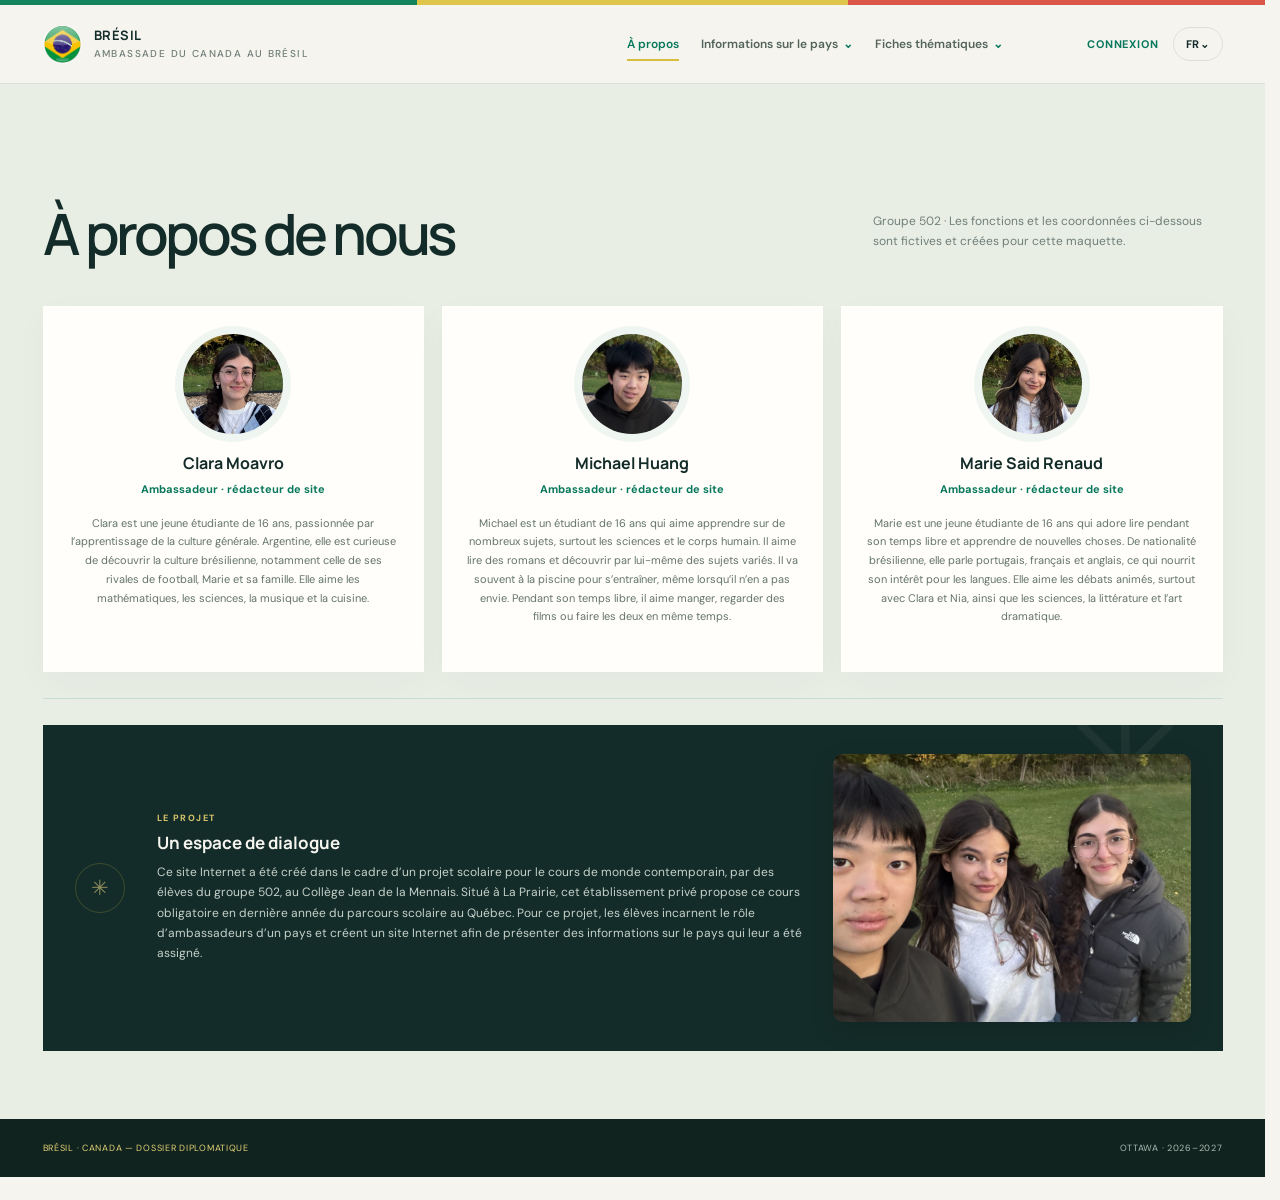
==== commit d17a7d44: "update title" ====
--- a/a_propos.html
+++ b/a_propos.html
@@ -40,9 +40,9 @@
   <script src="js/site-shell.js?v=nav-content-3" data-part="footer"></script>
   <script>
   const pageText={
-    fr:{memberKicker:'Espace citoyen',loginTitle:'Bienvenue',loginCopy:'Connectez-vous pour accéder aux services consulaires et aux démarches de l’ambassade.',username:'Nom d’utilisateur',password:'Mot de passe',loginSubmit:'Se connecter',portalKicker:'Services consulaires',servicesTitle:'Comment pouvons-nous vous aider ?',aboutKicker:'04 · L’équipe',aboutTitle:'À propos de nous',aboutNote:'Groupe 502 · Les fonctions et les coordonnées ci-dessous sont fictives et créées pour cette maquette.',embassyTitle:'Ambassade du Brésil au Canada',fictionNotice:'Coordonnées fictives créées pour cette maquette.',addressLabel:'Adresse',fakeAddress:'99, avenue du Dialogue, Ottawa, ON K0A 0A0',phoneLabel:'Téléphone',emailLabel:'Courriel',fictionFoot:'Adresse et coordonnées inventées · Groupe 502',servicesTitle:'Comment pouvons-nous vous aider ?',servicesCopy:'Choisissez une démarche pour commencer. Cette démonstration présente un aperçu des services de l’ambassade.',logout:'Se déconnecter',serviceNotice:'Cette démarche sera bientôt disponible dans votre espace.',projectKicker:'Le projet',projectTitle:'Un espace de dialogue',projectCopy:'Ce site Internet a été créé dans le cadre d’un projet scolaire pour le cours de monde contemporain, par des élèves du groupe 502, au Collège Jean de la Mennais. Situé à La Prairie, cet établissement privé propose ce cours obligatoire en dernière année du parcours scolaire au Québec. Pour ce projet, les élèves incarnent le rôle d’ambassadeurs d’un pays et créent un site Internet afin de présenter des informations sur le pays qui leur a été assigné.',team:[['Clara Moavro','Ambassadrice · Cheffe de mission','Clara est une jeune étudiante de 16 ans, passionnée par l’apprentissage de la culture générale. Argentine, elle est curieuse de découvrir la culture brésilienne, notamment celle de ses rivales de football, Marie et sa famille. Elle aime les mathématiques, les sciences, la musique et la cuisine.'],['Michael Huang','Agent des affaires consulaires','Michael est un étudiant de 16 ans qui aime apprendre sur de nombreux sujets, surtout les sciences et le corps humain. Il aime lire des romans et découvrir par lui-même des sujets variés. Il va souvent à la piscine pour s’entraîner, même lorsqu’il n’en a pas envie. Pendant son temps libre, il aime manger, regarder des films ou faire les deux en même temps.'],['Marie Said Renaud','Relations publiques & culturelles','Marie est une jeune étudiante de 16 ans qui adore lire pendant son temps libre et apprendre de nouvelles choses. De nationalité brésilienne, elle parle portugais, français et anglais, ce qui nourrit son intérêt pour les langues. Elle aime les débats animés, surtout avec Clara et Nia, ainsi que les sciences, la littérature et l’art dramatique.']],services:[['Passeport','Renouvellement et demande de passeport','✳'],['Visa','Informations et demandes de visa','◌'],['Actes d’état civil','Naissance, mariage et documents officiels','▤'],['Assistance consulaire','Aide aux citoyens brésiliens au Canada','＋'],['Légalisation','Authentification de documents','◇'],['Rendez-vous','Prendre rendez-vous avec un service consulaire','◷']]},
-    en:{memberKicker:'Citizen services',loginTitle:'Welcome',loginCopy:'Sign in to access consular services and embassy procedures.',username:'Username',password:'Password',loginSubmit:'Sign in',portalKicker:'Consular services',servicesTitle:'How can we help you?',aboutKicker:'04 · Our team',aboutTitle:'About Us',aboutNote:'Group 502 · The roles and contact details below are fictional and created for this website concept.',embassyTitle:'Embassy of Brazil in Canada',fictionNotice:'Fictional contact details created for this website concept.',addressLabel:'Address',fakeAddress:'99 Dialogue Avenue, Ottawa, ON K0A 0A0',phoneLabel:'Phone',emailLabel:'Email',fictionFoot:'Invented address and contact details · Group 502',servicesTitle:'How can we help you?',servicesCopy:'Choose a service to get started. This demo offers a preview of embassy services.',logout:'Sign out',serviceNotice:'This service will be available in your account soon.',projectKicker:'The project',projectTitle:'A space for dialogue',projectCopy:'This website was created as a school project for the Contemporary World course by students in Group 502 at Collège Jean de la Mennais. Located in La Prairie, this private school offers the course, which is mandatory in the final year of schooling in Quebec. For the assignment, students take on the role of ambassadors for an assigned country and create a website to present information about it.',team:[['Clara Moavro','Ambassador · Head of Mission','Clara is a 16-year-old student passionate about learning broadly. As an Argentine, she is curious to discover Brazilian culture, including that of her football rivals, Marie and her family. She is enthusiastic about mathematics, science, music and cooking.'],['Michael Huang','Consular Affairs Officer','Michael is a 16-year-old student who enjoys learning about many subjects, especially science and the human body. He likes reading novels and exploring different topics on his own. He often goes to the pool to train, even when he does not feel like going. In his free time, he enjoys eating, watching films, or doing both at once.'],['Marie Said Renaud','Public Diplomacy & Cultural Relations','Marie is a 16-year-old student who loves reading in her free time and learning new things. As a Brazilian citizen, she speaks Portuguese as well as French and English, which has deepened her interest in languages. She enjoys lively debates, especially with Clara and Nia, along with science, literature and drama.']],services:[['Passport','Renew or apply for a passport','✳'],['Visa','Visa information and applications','◌'],['Civil registry','Birth, marriage and official records','▤'],['Consular assistance','Support for Brazilian citizens in Canada','＋'],['Document legalization','Authenticate official documents','◇'],['Appointments','Book an appointment with consular services','◷']]},
-    pt:{memberKicker:'Área do cidadão',loginTitle:'Boas-vindas',loginCopy:'Entre para acessar os serviços consulares e os procedimentos da embaixada.',username:'Nome de usuário',password:'Senha',loginSubmit:'Entrar',portalKicker:'Serviços consulares',servicesTitle:'Como podemos ajudar?',aboutKicker:'04 · Nossa equipe',aboutTitle:'Sobre nós',aboutNote:'Grupo 502 · Os cargos e contatos abaixo são fictícios e foram criados para este conceito de site.',embassyTitle:'Embaixada do Brasil no Canadá',fictionNotice:'Dados de contato fictícios criados para este conceito de site.',addressLabel:'Endereço',fakeAddress:'99, Avenida do Diálogo, Ottawa, ON K0A 0A0',phoneLabel:'Telefone',emailLabel:'E-mail',fictionFoot:'Endereço e contatos inventados · Grupo 502',servicesTitle:'Como podemos ajudar?',servicesCopy:'Escolha um serviço para começar. Esta demonstração apresenta uma prévia dos serviços da embaixada.',logout:'Sair',serviceNotice:'Este serviço estará disponível em sua área em breve.',projectKicker:'O projeto',projectTitle:'Um espaço de diálogo',projectCopy:'Este site foi criado como um projeto escolar para a disciplina de Mundo Contemporâneo por estudantes do Grupo 502 do Collège Jean de la Mennais. Localizada em La Prairie, essa instituição privada oferece a disciplina, obrigatória no último ano do percurso escolar no Quebec. Para este trabalho, os estudantes assumem o papel de embaixadores de um país e criam um site para apresentar informações sobre o país que lhes foi atribuído.',team:[['Clara Moavro','Embaixadora · Chefe de missão','Clara é uma estudante de 16 anos apaixonada por aprender sobre cultura geral. Argentina, ela tem curiosidade em conhecer a cultura brasileira, inclusive a de suas rivais no futebol, Marie e sua família. Ela gosta de matemática, ciências, música e culinária.'],['Michael Huang','Oficial de assuntos consulares','Michael é um estudante de 16 anos que gosta de aprender sobre muitos assuntos, especialmente ciências e o corpo humano. Ele gosta de ler romances e pesquisar diversos temas por conta própria. Costuma ir à piscina para treinar, mesmo quando não está com vontade. No tempo livre, gosta de comer, assistir a filmes ou fazer as duas coisas ao mesmo tempo.'],['Marie Said Renaud','Diplomacia pública e relações culturais','Marie é uma estudante de 16 anos que adora ler no tempo livre e aprender coisas novas. Como cidadã brasileira, fala português, francês e inglês, o que fortalece seu interesse por idiomas. Ela gosta de debates animados, especialmente com Clara e Nia, além de ciências, literatura e artes dramáticas.']],services:[['Passaporte','Renovação e solicitação de passaporte','✳'],['Visto','Informações e solicitações de visto','◌'],['Registro civil','Nascimento, casamento e documentos oficiais','▤'],['Assistência consular','Apoio a cidadãos brasileiros no Canadá','＋'],['Legalização de documentos','Autenticação de documentos oficiais','◇'],['Agendamentos','Marque um horário com os serviços consulares','◷']]}
+    fr:{memberKicker:'Espace citoyen',loginTitle:'Bienvenue',loginCopy:'Connectez-vous pour accéder aux services consulaires et aux démarches de l’ambassade.',username:'Nom d’utilisateur',password:'Mot de passe',loginSubmit:'Se connecter',portalKicker:'Services consulaires',servicesTitle:'Comment pouvons-nous vous aider ?',aboutKicker:'04 · L’équipe',aboutTitle:'À propos de nous',aboutNote:'Groupe 502 · Les fonctions et les coordonnées ci-dessous sont fictives et créées pour cette maquette.',embassyTitle:'Ambassade du Brésil au Canada',fictionNotice:'Coordonnées fictives créées pour cette maquette.',addressLabel:'Adresse',fakeAddress:'99, avenue du Dialogue, Ottawa, ON K0A 0A0',phoneLabel:'Téléphone',emailLabel:'Courriel',fictionFoot:'Adresse et coordonnées inventées · Groupe 502',servicesTitle:'Comment pouvons-nous vous aider ?',servicesCopy:'Choisissez une démarche pour commencer. Cette démonstration présente un aperçu des services de l’ambassade.',logout:'Se déconnecter',serviceNotice:'Cette démarche sera bientôt disponible dans votre espace.',projectKicker:'Le projet',projectTitle:'Un espace de dialogue',projectCopy:'Ce site Internet a été créé dans le cadre d’un projet scolaire pour le cours de monde contemporain, par des élèves du groupe 502, au Collège Jean de la Mennais. Situé à La Prairie, cet établissement privé propose ce cours obligatoire en dernière année du parcours scolaire au Québec. Pour ce projet, les élèves incarnent le rôle d’ambassadeurs d’un pays et créent un site Internet afin de présenter des informations sur le pays qui leur a été assigné.',team:[['Clara Moavro','Ambassadeur · rédacteur de site','Clara est une jeune étudiante de 16 ans, passionnée par l’apprentissage de la culture générale. Argentine, elle est curieuse de découvrir la culture brésilienne, notamment celle de ses rivales de football, Marie et sa famille. Elle aime les mathématiques, les sciences, la musique et la cuisine.'],['Michael Huang','Ambassadeur · rédacteur de site','Michael est un étudiant de 16 ans qui aime apprendre sur de nombreux sujets, surtout les sciences et le corps humain. Il aime lire des romans et découvrir par lui-même des sujets variés. Il va souvent à la piscine pour s’entraîner, même lorsqu’il n’en a pas envie. Pendant son temps libre, il aime manger, regarder des films ou faire les deux en même temps.'],['Marie Said Renaud','Ambassadeur · rédacteur de site','Marie est une jeune étudiante de 16 ans qui adore lire pendant son temps libre et apprendre de nouvelles choses. De nationalité brésilienne, elle parle portugais, français et anglais, ce qui nourrit son intérêt pour les langues. Elle aime les débats animés, surtout avec Clara et Nia, ainsi que les sciences, la littérature et l’art dramatique.']],services:[['Passeport','Renouvellement et demande de passeport','✳'],['Visa','Informations et demandes de visa','◌'],['Actes d’état civil','Naissance, mariage et documents officiels','▤'],['Assistance consulaire','Aide aux citoyens brésiliens au Canada','＋'],['Légalisation','Authentification de documents','◇'],['Rendez-vous','Prendre rendez-vous avec un service consulaire','◷']]},
+    en:{memberKicker:'Citizen services',loginTitle:'Welcome',loginCopy:'Sign in to access consular services and embassy procedures.',username:'Username',password:'Password',loginSubmit:'Sign in',portalKicker:'Consular services',servicesTitle:'How can we help you?',aboutKicker:'04 · Our team',aboutTitle:'About Us',aboutNote:'Group 502 · The roles and contact details below are fictional and created for this website concept.',embassyTitle:'Embassy of Brazil in Canada',fictionNotice:'Fictional contact details created for this website concept.',addressLabel:'Address',fakeAddress:'99 Dialogue Avenue, Ottawa, ON K0A 0A0',phoneLabel:'Phone',emailLabel:'Email',fictionFoot:'Invented address and contact details · Group 502',servicesTitle:'How can we help you?',servicesCopy:'Choose a service to get started. This demo offers a preview of embassy services.',logout:'Sign out',serviceNotice:'This service will be available in your account soon.',projectKicker:'The project',projectTitle:'A space for dialogue',projectCopy:'This website was created as a school project for the Contemporary World course by students in Group 502 at Collège Jean de la Mennais. Located in La Prairie, this private school offers the course, which is mandatory in the final year of schooling in Quebec. For the assignment, students take on the role of ambassadors for an assigned country and create a website to present information about it.',team:[['Clara Moavro','Ambassador · Website Editor','Clara is a 16-year-old student passionate about learning broadly. As an Argentine, she is curious to discover Brazilian culture, including that of her football rivals, Marie and her family. She is enthusiastic about mathematics, science, music and cooking.'],['Michael Huang','Ambassador · Website Editor','Michael is a 16-year-old student who enjoys learning about many subjects, especially science and the human body. He likes reading novels and exploring different topics on his own. He often goes to the pool to train, even when he does not feel like going. In his free time, he enjoys eating, watching films, or doing both at once.'],['Marie Said Renaud','Ambassador · Website Editor','Marie is a 16-year-old student who loves reading in her free time and learning new things. As a Brazilian citizen, she speaks Portuguese as well as French and English, which has deepened her interest in languages. She enjoys lively debates, especially with Clara and Nia, along with science, literature and drama.']],services:[['Passport','Renew or apply for a passport','✳'],['Visa','Visa information and applications','◌'],['Civil registry','Birth, marriage and official records','▤'],['Consular assistance','Support for Brazilian citizens in Canada','＋'],['Document legalization','Authenticate official documents','◇'],['Appointments','Book an appointment with consular services','◷']]},
+    pt:{memberKicker:'Área do cidadão',loginTitle:'Boas-vindas',loginCopy:'Entre para acessar os serviços consulares e os procedimentos da embaixada.',username:'Nome de usuário',password:'Senha',loginSubmit:'Entrar',portalKicker:'Serviços consulares',servicesTitle:'Como podemos ajudar?',aboutKicker:'04 · Nossa equipe',aboutTitle:'Sobre nós',aboutNote:'Grupo 502 · Os cargos e contatos abaixo são fictícios e foram criados para este conceito de site.',embassyTitle:'Embaixada do Brasil no Canadá',fictionNotice:'Dados de contato fictícios criados para este conceito de site.',addressLabel:'Endereço',fakeAddress:'99, Avenida do Diálogo, Ottawa, ON K0A 0A0',phoneLabel:'Telefone',emailLabel:'E-mail',fictionFoot:'Endereço e contatos inventados · Grupo 502',servicesTitle:'Como podemos ajudar?',servicesCopy:'Escolha um serviço para começar. Esta demonstração apresenta uma prévia dos serviços da embaixada.',logout:'Sair',serviceNotice:'Este serviço estará disponível em sua área em breve.',projectKicker:'O projeto',projectTitle:'Um espaço de diálogo',projectCopy:'Este site foi criado como um projeto escolar para a disciplina de Mundo Contemporâneo por estudantes do Grupo 502 do Collège Jean de la Mennais. Localizada em La Prairie, essa instituição privada oferece a disciplina, obrigatória no último ano do percurso escolar no Quebec. Para este trabalho, os estudantes assumem o papel de embaixadores de um país e criam um site para apresentar informações sobre o país que lhes foi atribuído.',team:[['Clara Moavro','Embaixador · Redator do site','Clara é uma estudante de 16 anos apaixonada por aprender sobre cultura geral. Argentina, ela tem curiosidade em conhecer a cultura brasileira, inclusive a de suas rivais no futebol, Marie e sua família. Ela gosta de matemática, ciências, música e culinária.'],['Michael Huang','Embaixador · Redator do site','Michael é um estudante de 16 anos que gosta de aprender sobre muitos assuntos, especialmente ciências e o corpo humano. Ele gosta de ler romances e pesquisar diversos temas por conta própria. Costuma ir à piscina para treinar, mesmo quando não está com vontade. No tempo livre, gosta de comer, assistir a filmes ou fazer as duas coisas ao mesmo tempo.'],['Marie Said Renaud','Embaixador · Redator do site','Marie é uma estudante de 16 anos que adora ler no tempo livre e aprender coisas novas. Como cidadã brasileira, fala português, francês e inglês, o que fortalece seu interesse por idiomas. Ela gosta de debates animados, especialmente com Clara e Nia, além de ciências, literatura e artes dramáticas.']],services:[['Passaporte','Renovação e solicitação de passaporte','✳'],['Visto','Informações e solicitações de visto','◌'],['Registro civil','Nascimento, casamento e documentos oficiais','▤'],['Assistência consular','Apoio a cidadãos brasileiros no Canadá','＋'],['Legalização de documentos','Autenticação de documentos oficiais','◇'],['Agendamentos','Marque um horário com os serviços consulares','◷']]}
   };
   let lang=localStorage.getItem('embassyDemoLanguage')||'fr',signedIn=localStorage.getItem('embassyDemoUser')||'';const $=s=>document.querySelector(s);
   function render(){const d=pageText[lang];document.documentElement.lang=lang;document.querySelectorAll('[data-t]').forEach(el=>{if(d[el.dataset.t])el.innerHTML=d[el.dataset.t]});$('#lang').textContent=lang.toUpperCase()+'⌄';$('#teamCards').innerHTML=d.team.map(([name,title,bio],index)=>`<article class="team-card"><img class="team-avatar" src="img/people/${['clara.jpg','michael.jpg','marie.jpg'][index]}" alt="" aria-hidden="true"><h3>${name}</h3><div class="job">${title}</div><p class="team-bio">${bio}</p></article>`).join('');$('#serviceGrid').innerHTML=d.services.map(([title,copy,icon])=>`<button class="service-card" type="button"><span class="service-icon">${icon}</span><strong>${title}</strong><span>${copy}</span></button>`).join('');$('#serviceGrid').querySelectorAll('button').forEach(b=>b.onclick=()=>toast(d.serviceNotice));$('#loginOpen').style.display=signedIn?'none':'';$('#profileOpen').classList.toggle('visible',!!signedIn);if(signedIn){$('#profileOpen').textContent=signedIn[0].toUpperCase();$('#signedInAs').textContent=(lang==='fr'?'Connecté en tant que ':lang==='en'?'Signed in as ':'Conectado como ')+signedIn}}
